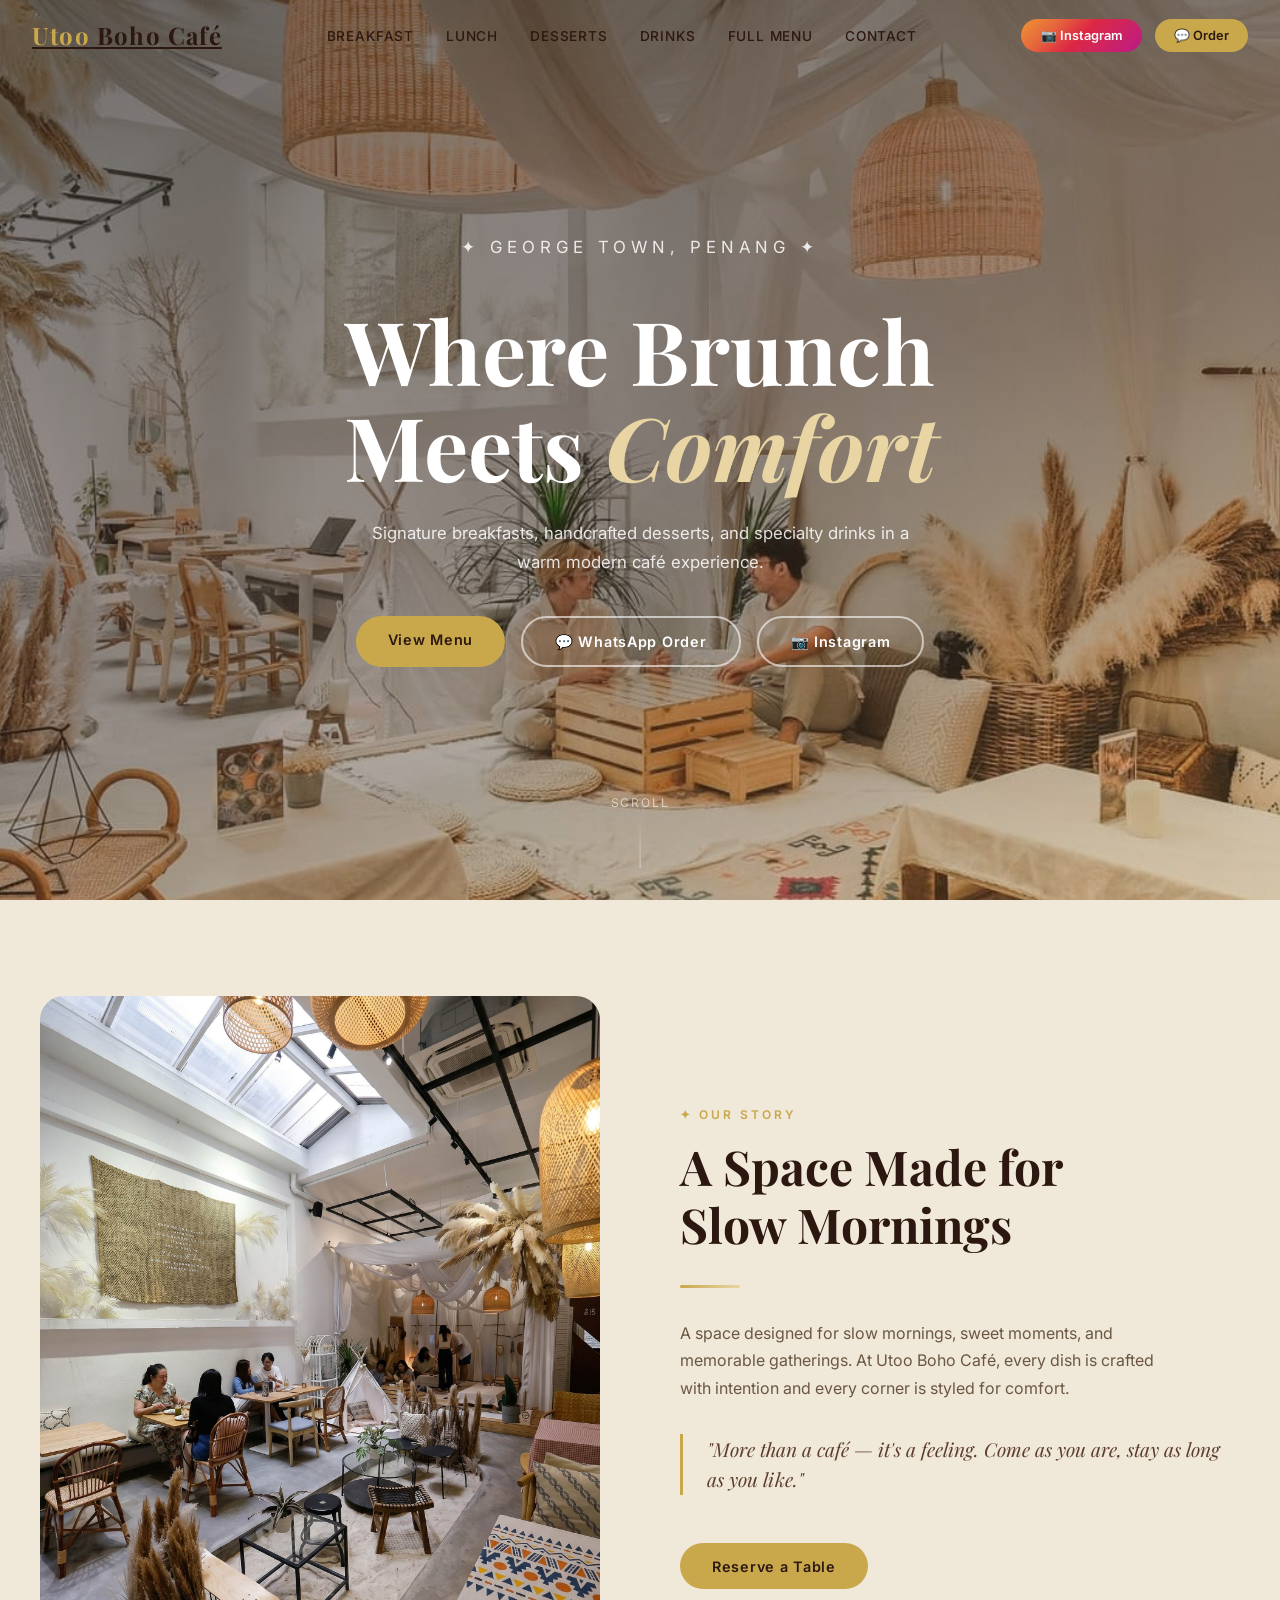
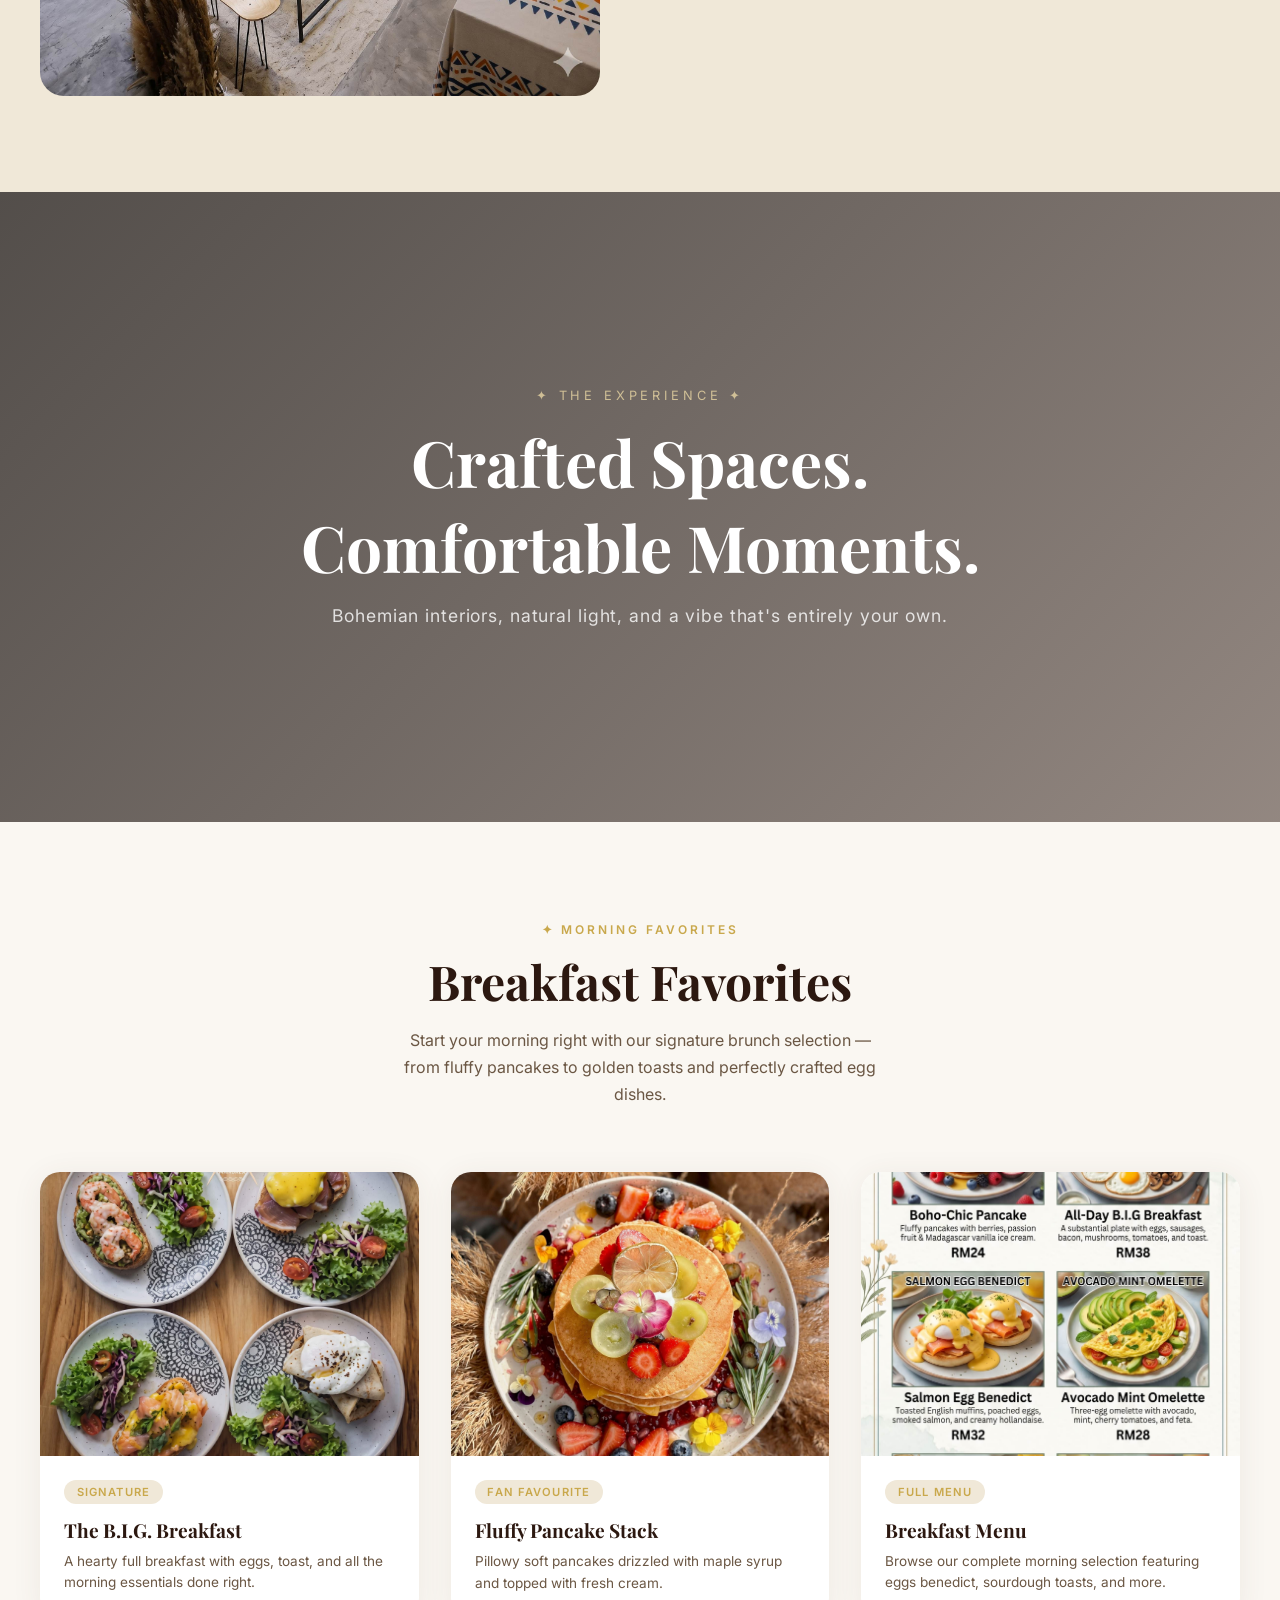
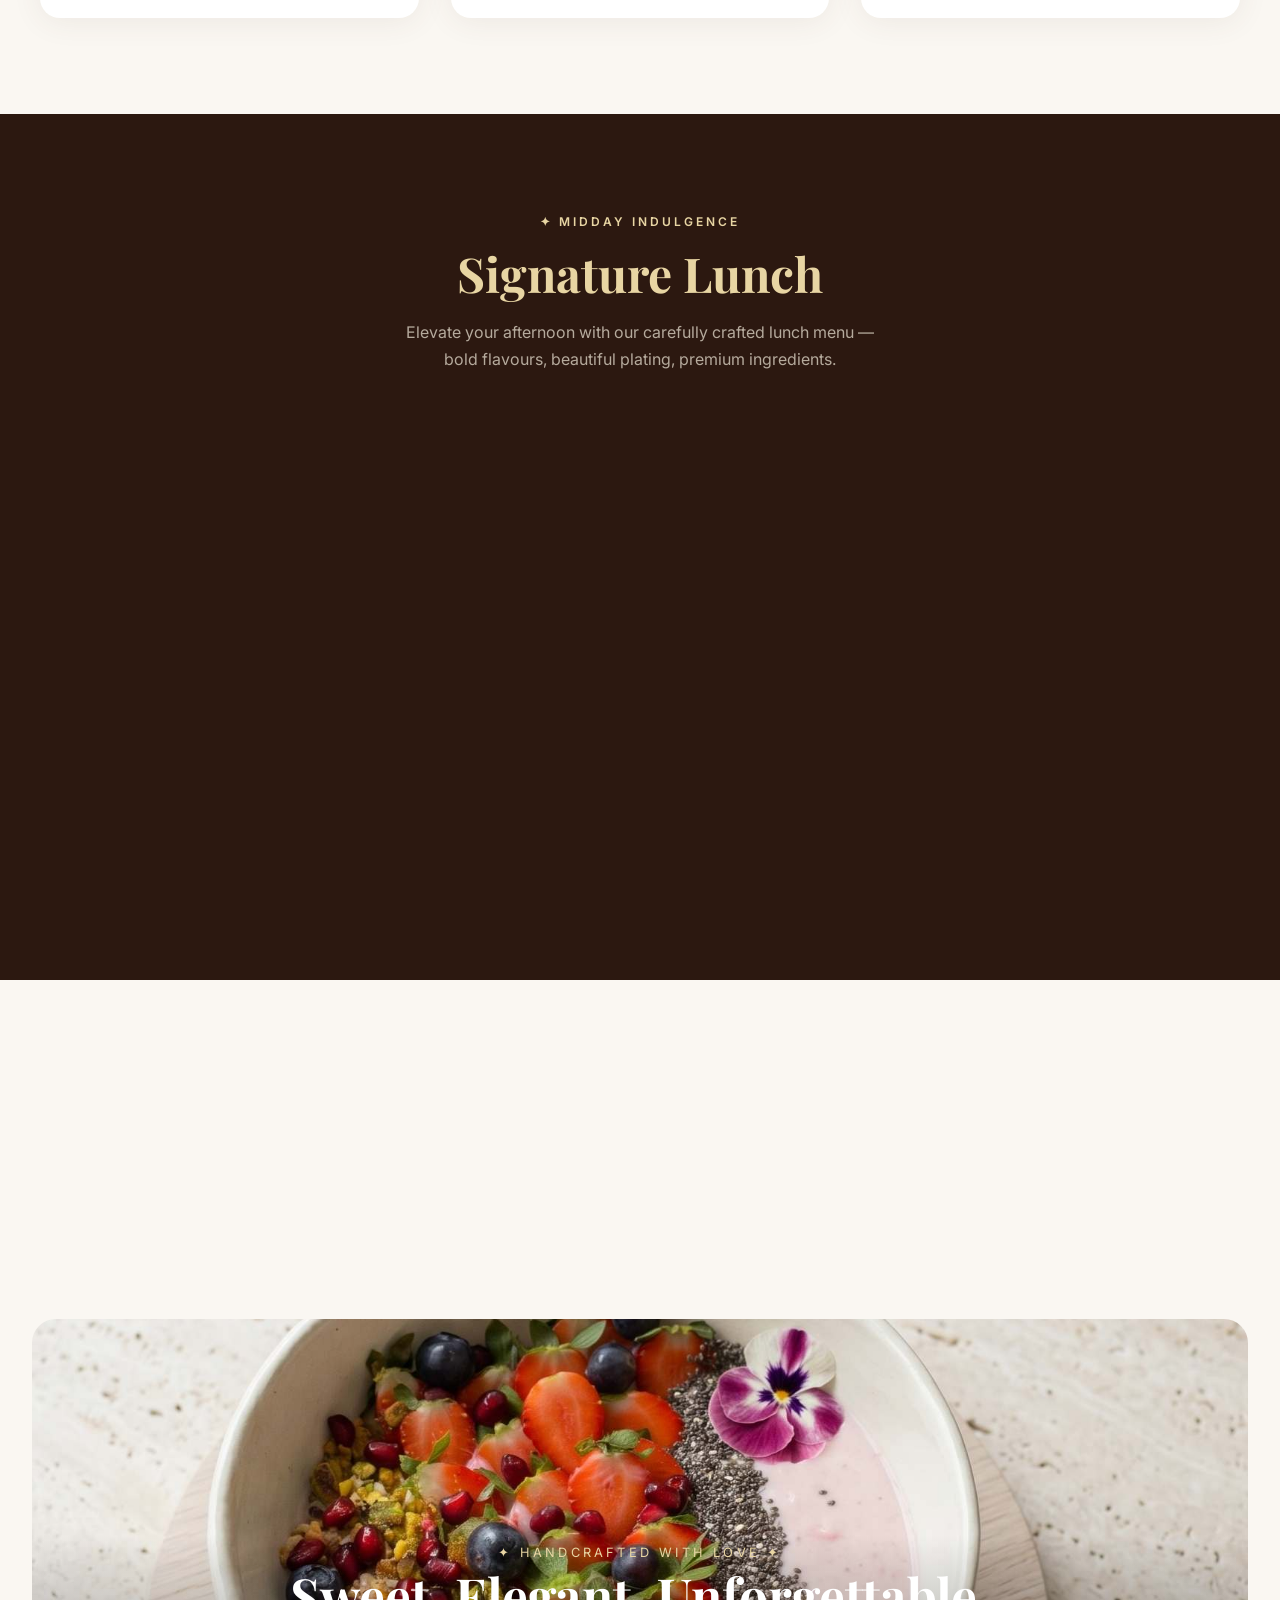
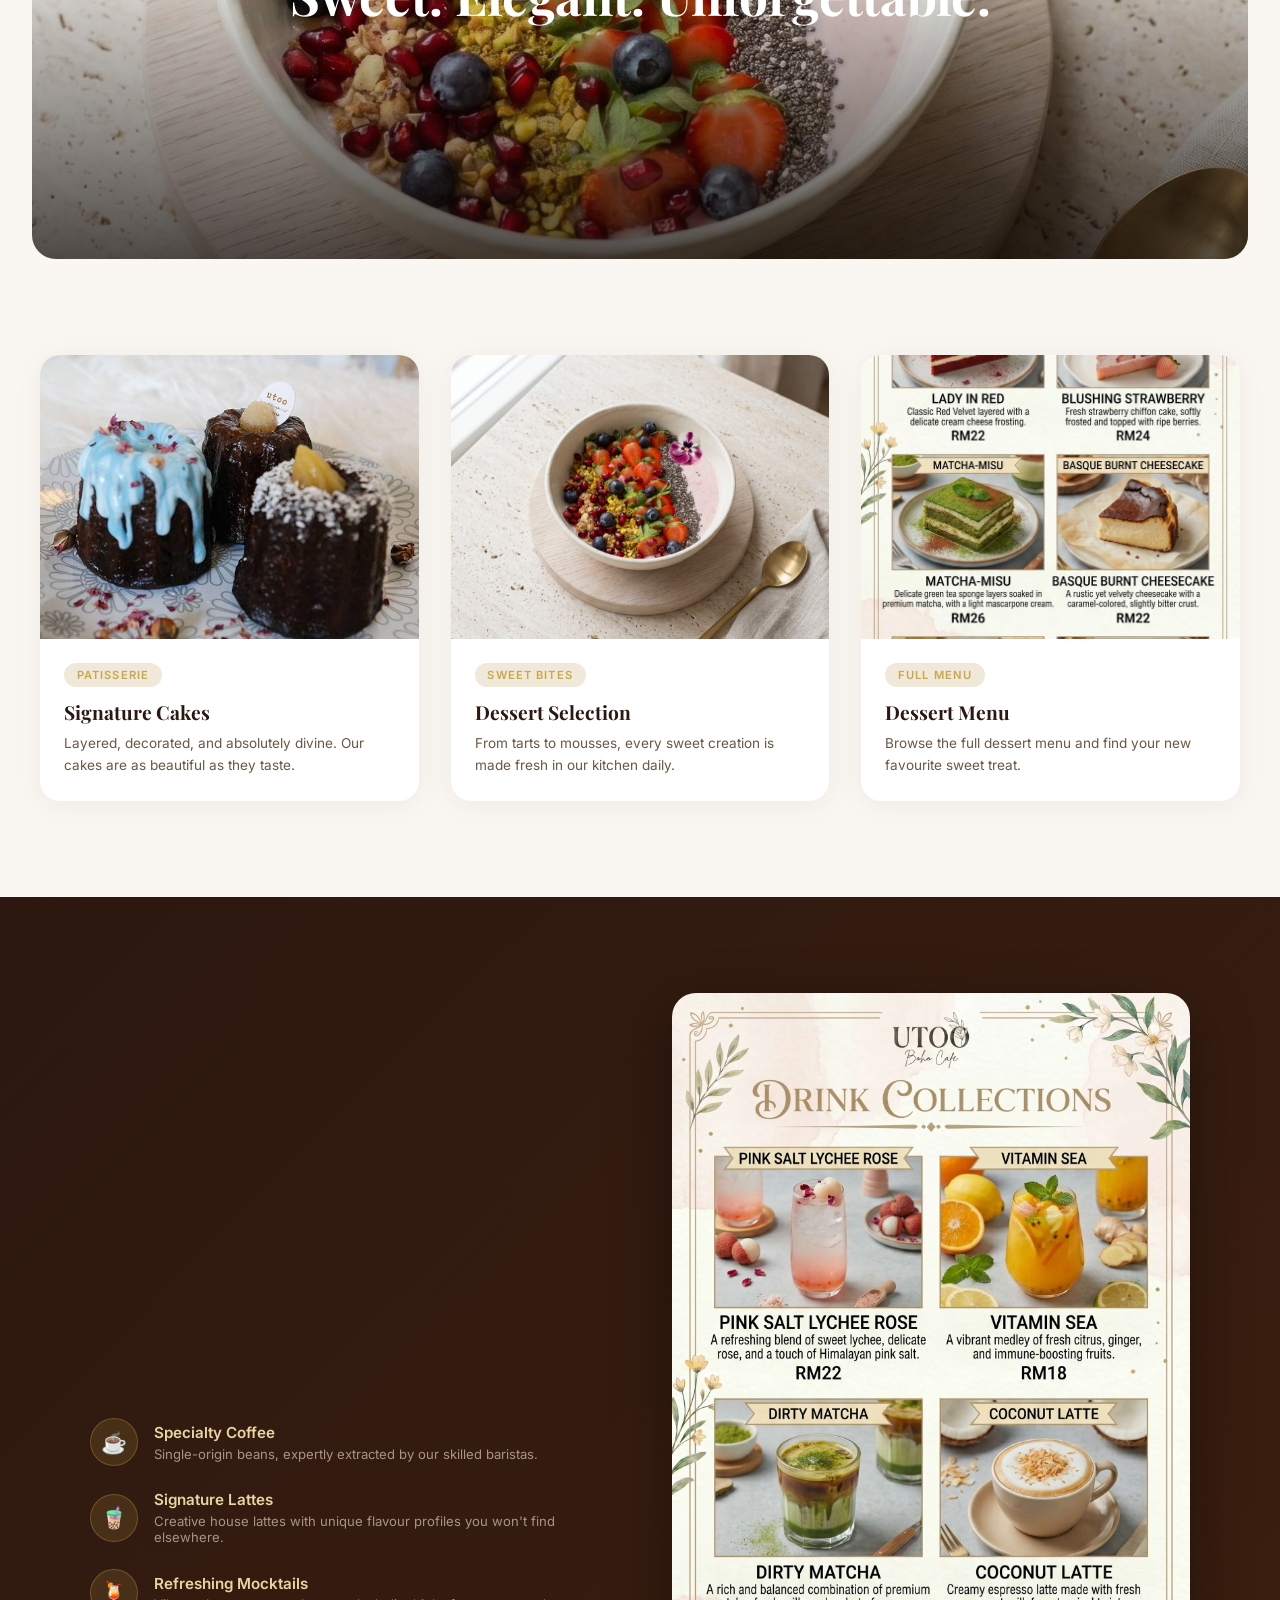
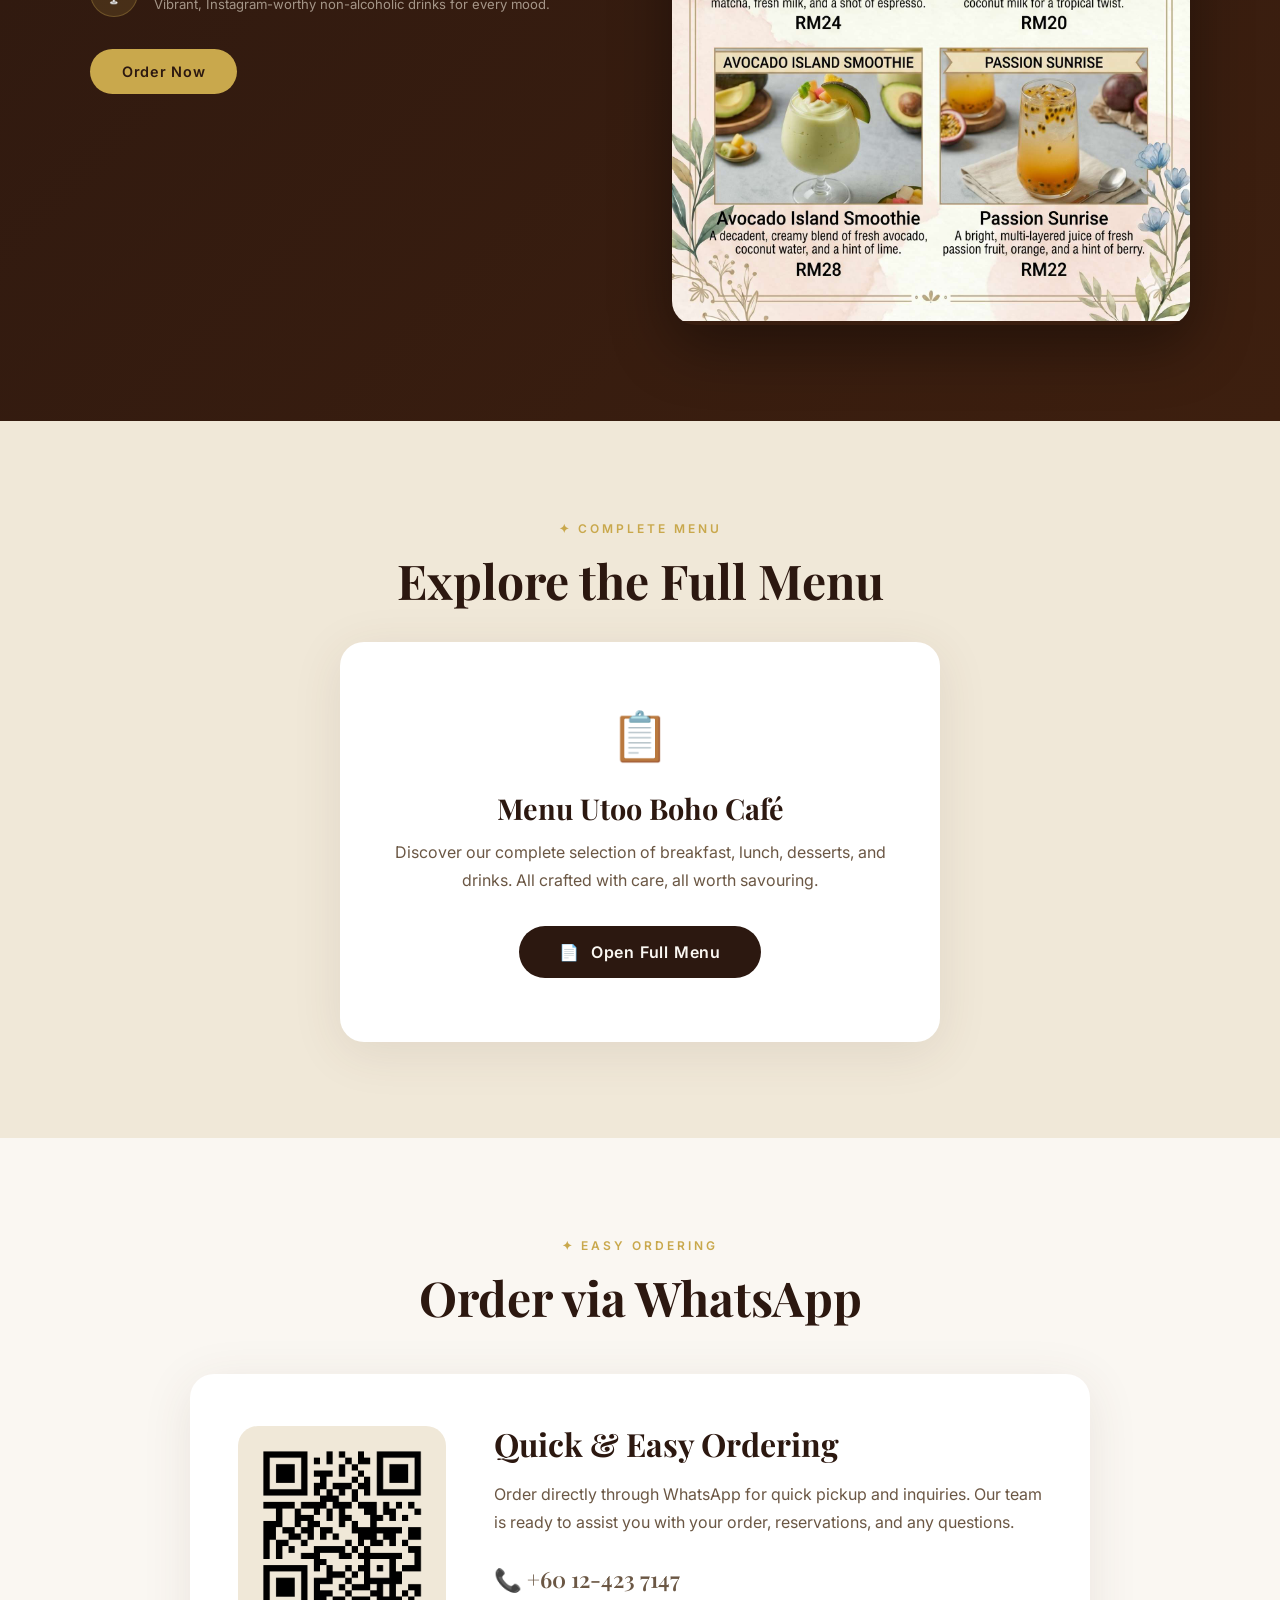
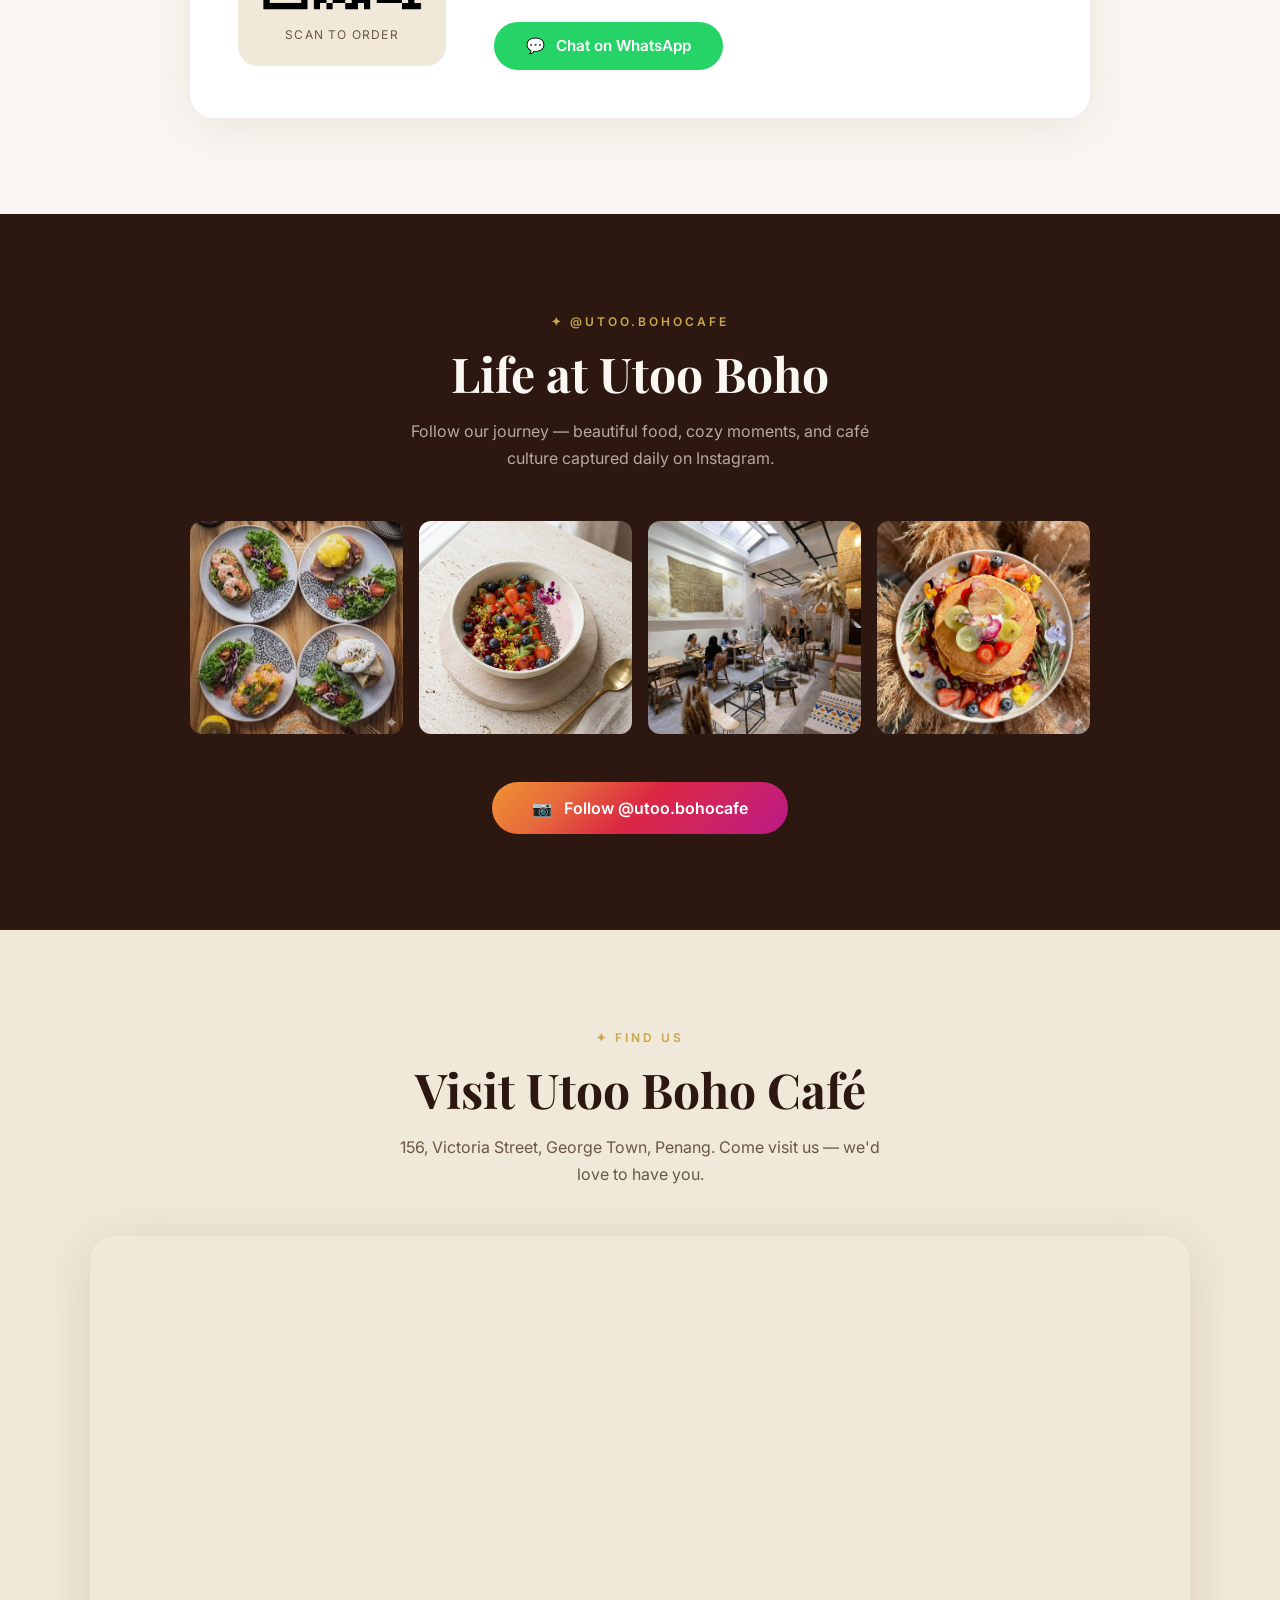
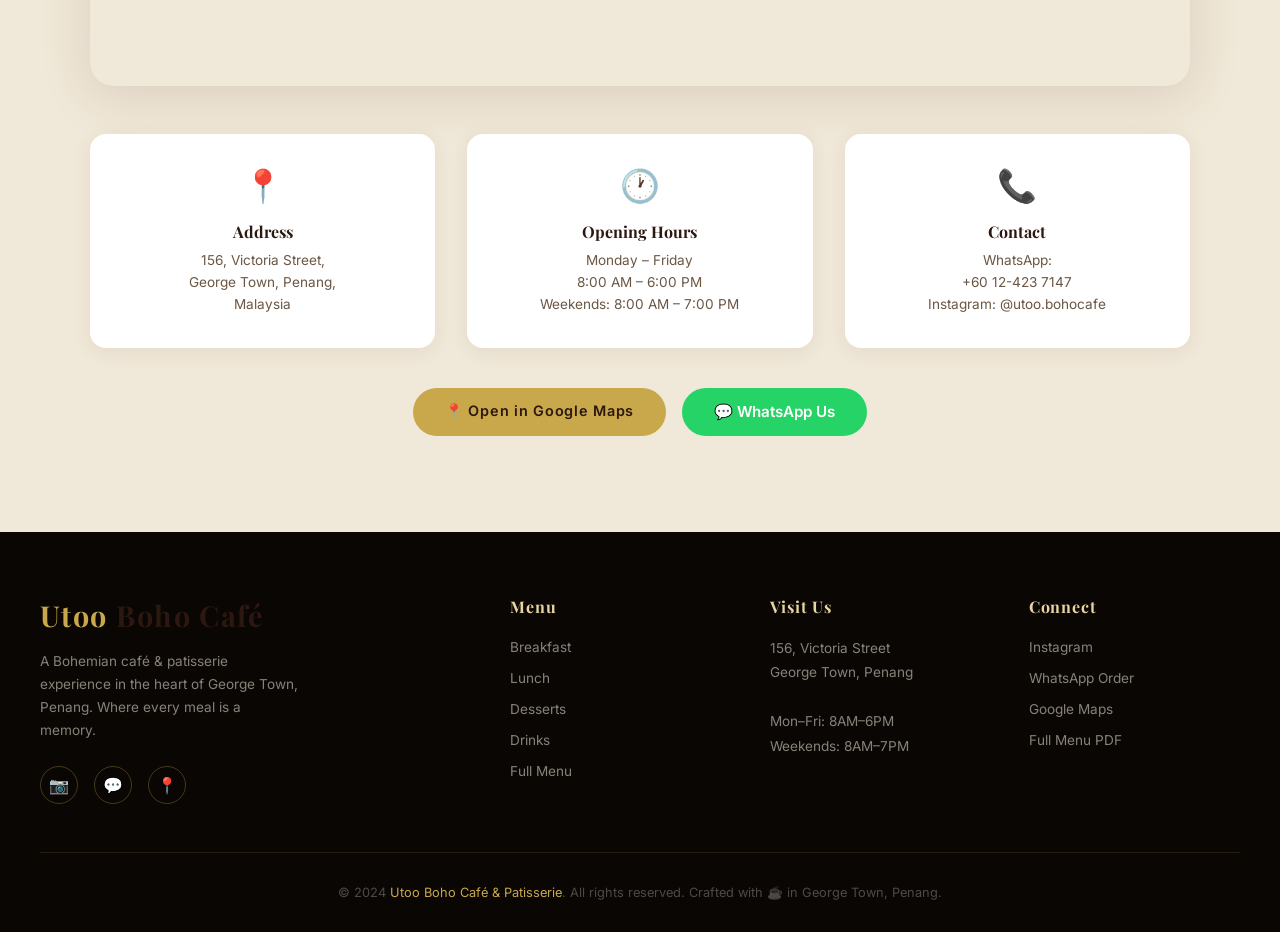
==== index.html @ 66e69ba5 "Add files via upload" ====
<!DOCTYPE html>
<html lang="en">
<head>
<meta charset="UTF-8"/>
<meta name="viewport" content="width=device-width,initial-scale=1.0"/>
<title>Utoo Boho Café & Patisserie | George Town, Penang</title>
<meta name="description" content="Utoo Boho Café – Signature breakfasts, handcrafted desserts, and specialty drinks in a warm modern café experience in George Town, Penang."/>
<link rel="stylesheet" href="style.css"/>
<link rel="preconnect" href="https://fonts.googleapis.com"/>
<link rel="preconnect" href="https://fonts.gstatic.com" crossorigin/>
</head>
<body>

<!-- NAVBAR -->
<nav id="navbar">
  <a class="nav-logo" href="#home"><span>Utoo</span> Boho Café</a>
  <ul class="nav-links">
    <li><a href="#breakfast">Breakfast</a></li>
    <li><a href="#lunch">Lunch</a></li>
    <li><a href="#desserts">Desserts</a></li>
    <li><a href="#drinks">Drinks</a></li>
    <li><a href="#full-menu">Full Menu</a></li>
    <li><a href="#contact">Contact</a></li>
  </ul>
  <div class="nav-actions">
    <a href="https://www.instagram.com/utoo.bohocafe" target="_blank" class="btn-ig">📷 Instagram</a>
    <a href="https://wa.me/60124237147" target="_blank" class="btn-wa">💬 Order</a>
  </div>
  <button class="hamburger" id="hamburger" aria-label="Menu">
    <span></span><span></span><span></span>
  </button>
</nav>

<!-- MOBILE MENU -->
<div class="mobile-menu" id="mobileMenu">
  <button class="mobile-close" id="mobileClose">✕</button>
  <a href="#breakfast" >Breakfast</a>
  <a href="#lunch">Lunch</a>
  <a href="#desserts">Desserts</a>
  <a href="#drinks">Drinks</a>
  <a href="#full-menu">Full Menu</a>
  <a href="#contact">Contact</a>
  <a href="https://www.instagram.com/utoo.bohocafe" target="_blank" style="color:var(--gold)">📷 Instagram</a>
  <a href="https://wa.me/60124237147" target="_blank" style="color:var(--gold)">💬 WhatsApp</a>
</div>

<!-- HERO -->
<section class="hero" id="home">
  <div class="hero-bg" style="background-image:url('assets/hero-main.jpg')"></div>
  <div class="hero-overlay"></div>
  <div class="hero-content">
    <p class="hero-eyebrow">✦ George Town, Penang ✦</p>
    <h1>Where Brunch<br/>Meets <em>Comfort</em></h1>
    <p>Signature breakfasts, handcrafted desserts, and specialty drinks in a warm modern café experience.</p>
    <div class="hero-btns">
      <a href="#full-menu" class="btn-primary">View Menu</a>
      <a href="https://wa.me/60124237147" target="_blank" class="btn-outline">💬 WhatsApp Order</a>
      <a href="https://www.instagram.com/utoo.bohocafe" target="_blank" class="btn-outline">📷 Instagram</a>
    </div>
  </div>
  <div class="scroll-indicator">
    <span>SCROLL</span>
    <div class="scroll-line"></div>
  </div>
</section>

<!-- LIFESTYLE -->
<section class="lifestyle" id="about">
  <div class="split-layout">
    <div class="split-img reveal" data-delay="1">
      <img src="assets/lifestyle.jpg" alt="Utoo Boho Café lifestyle" loading="lazy"/>
    </div>
    <div class="split-text reveal" data-delay="2">
      <span class="section-tag">✦ Our Story</span>
      <h2 class="section-title">A Space Made for<br/>Slow Mornings</h2>
      <div class="decorative-line"></div>
      <p class="section-sub">A space designed for slow mornings, sweet moments, and memorable gatherings. At Utoo Boho Café, every dish is crafted with intention and every corner is styled for comfort.</p>
      <blockquote class="quote-text">"More than a café — it's a feeling. Come as you are, stay as long as you like."</blockquote>
      <a href="https://wa.me/60124237147" target="_blank" class="btn-primary" style="margin-top:1rem;display:inline-block;">Reserve a Table</a>
    </div>
  </div>
</section>

<!-- INTERIOR -->
<section class="interior" id="interior">
  <div class="interior-bg" style="background-image:url('assets/interior-wide.jpg')"></div>
  <div class="interior-overlay"></div>
  <div class="interior-content reveal">
    <p style="font-size:0.8rem;letter-spacing:0.3em;text-transform:uppercase;color:var(--gold-light);margin-bottom:1rem;">✦ The Experience ✦</p>
    <h2>Crafted Spaces.<br/>Comfortable Moments.</h2>
    <p>Bohemian interiors, natural light, and a vibe that's entirely your own.</p>
  </div>
</section>

<!-- BREAKFAST -->
<section id="breakfast" style="background:var(--cream);">
  <div class="menu-section">
    <div class="menu-header reveal">
      <span class="section-tag">✦ Morning Favorites</span>
      <h2 class="section-title">Breakfast Favorites</h2>
      <p class="section-sub">Start your morning right with our signature brunch selection — from fluffy pancakes to golden toasts and perfectly crafted egg dishes.</p>
    </div>
    <div class="cards-grid">
      <div class="food-card reveal" data-delay="1">
        <div class="food-card-img"><img src="assets/breakfast.jpg" alt="Breakfast spread" loading="lazy"/></div>
        <div class="food-card-body">
          <span class="card-tag">Signature</span>
          <h3>The B.I.G. Breakfast</h3>
          <p>A hearty full breakfast with eggs, toast, and all the morning essentials done right.</p>
        </div>
      </div>
      <div class="food-card reveal" data-delay="2">
        <div class="food-card-img"><img src="assets/pancake.jpg" alt="Pancake stack" loading="lazy"/></div>
        <div class="food-card-body">
          <span class="card-tag">Fan Favourite</span>
          <h3>Fluffy Pancake Stack</h3>
          <p>Pillowy soft pancakes drizzled with maple syrup and topped with fresh cream.</p>
        </div>
      </div>
      <div class="food-card reveal" data-delay="3">
        <div class="food-card-img"><img src="assets/Breakfast-menu.jpg" alt="Breakfast menu" loading="lazy"/></div>
        <div class="food-card-body">
          <span class="card-tag">Full Menu</span>
          <h3>Breakfast Menu</h3>
          <p>Browse our complete morning selection featuring eggs benedict, sourdough toasts, and more.</p>
        </div>
      </div>
    </div>
  </div>
</section>

<!-- LUNCH -->
<section id="lunch" class="lunch-section">
  <div class="menu-section">
    <div class="menu-header reveal">
      <span class="section-tag">✦ Midday Indulgence</span>
      <h2 class="section-title">Signature Lunch</h2>
      <p class="section-sub">Elevate your afternoon with our carefully crafted lunch menu — bold flavours, beautiful plating, premium ingredients.</p>
    </div>
    <div class="cards-grid">
      <div class="food-card reveal" data-delay="1">
        <div class="food-card-img"><img src="assets/lunch signatture.jpg" alt="Signature lunch" loading="lazy"/></div>
        <div class="food-card-body">
          <span class="card-tag">Chef's Pick</span>
          <h3>Signature Plates</h3>
          <p>Chef-curated lunch dishes crafted with locally sourced ingredients and global inspiration.</p>
        </div>
      </div>
      <div class="food-card reveal" data-delay="2">
        <div class="food-card-img"><img src="assets/lunch 3.jpg" alt="Lunch selection" loading="lazy"/></div>
        <div class="food-card-body">
          <span class="card-tag">Daily Special</span>
          <h3>Daily Selections</h3>
          <p>Fresh daily specials that rotate with seasonal ingredients and chef's creativity.</p>
        </div>
      </div>
      <div class="food-card reveal" data-delay="3">
        <div class="food-card-img"><img src="assets/Lunch-menu.jpg" alt="Lunch menu" loading="lazy"/></div>
        <div class="food-card-body">
          <span class="card-tag">Full Menu</span>
          <h3>Lunch Menu</h3>
          <p>Explore our complete afternoon offerings — from light bites to satisfying mains.</p>
        </div>
      </div>
    </div>
  </div>
</section>

<!-- DESSERTS -->
<section id="desserts" style="background:var(--cream);padding-bottom:2rem;">
  <div class="menu-header reveal" style="text-align:center;margin-bottom:3rem;padding:0 2rem;">
    <span class="section-tag">✦ Sweet Indulgence</span>
    <h2 class="section-title">Desserts & Sweet Moments</h2>
    <p class="section-sub" style="margin:0 auto;">Life is sweeter here. Our French-inspired patisserie brings you handcrafted cakes, pastries, and desserts worth every bite.</p>
  </div>
</section>
<div class="dessert-hero reveal">
  <img src="assets/dessert-hero.jpg" alt="Dessert hero" loading="lazy"/>
  <div class="dessert-hero-overlay"></div>
  <div class="dessert-hero-text">
    <span style="font-size:0.8rem;letter-spacing:0.25em;text-transform:uppercase;color:var(--gold-light);">✦ Handcrafted with Love ✦</span>
    <h2>Sweet. Elegant. Unforgettable.</h2>
  </div>
</div>
<section style="background:var(--cream);padding-top:2rem;">
  <div class="menu-section">
    <div class="cards-grid">
      <div class="food-card reveal" data-delay="1">
        <div class="food-card-img"><img src="assets/cake.jpg" alt="Signature cake" loading="lazy"/></div>
        <div class="food-card-body">
          <span class="card-tag">Patisserie</span>
          <h3>Signature Cakes</h3>
          <p>Layered, decorated, and absolutely divine. Our cakes are as beautiful as they taste.</p>
        </div>
      </div>
      <div class="food-card reveal" data-delay="2">
        <div class="food-card-img"><img src="assets/dessert.jpg" alt="Dessert selection" loading="lazy"/></div>
        <div class="food-card-body">
          <span class="card-tag">Sweet Bites</span>
          <h3>Dessert Selection</h3>
          <p>From tarts to mousses, every sweet creation is made fresh in our kitchen daily.</p>
        </div>
      </div>
      <div class="food-card reveal" data-delay="3">
        <div class="food-card-img"><img src="assets/dessert-menu.jpg" alt="Dessert menu" loading="lazy"/></div>
        <div class="food-card-body">
          <span class="card-tag">Full Menu</span>
          <h3>Dessert Menu</h3>
          <p>Browse the full dessert menu and find your new favourite sweet treat.</p>
        </div>
      </div>
    </div>
  </div>
</section>

<!-- DRINKS -->
<section id="drinks" class="drinks-section">
  <div class="drink-showcase">
    <div>
      <div class="reveal">
        <span class="section-tag">✦ Beverages</span>
        <h2 class="section-title">Signature Drinks</h2>
        <p class="section-sub">From specialty coffees to creative mocktails — every sip is crafted to complement your café experience.</p>
      </div>
      <div class="drink-features reveal" data-delay="2">
        <div class="drink-feature">
          <div class="drink-icon">☕</div>
          <div class="drink-feature-text">
            <h4>Specialty Coffee</h4>
            <p>Single-origin beans, expertly extracted by our skilled baristas.</p>
          </div>
        </div>
        <div class="drink-feature">
          <div class="drink-icon">🧋</div>
          <div class="drink-feature-text">
            <h4>Signature Lattes</h4>
            <p>Creative house lattes with unique flavour profiles you won't find elsewhere.</p>
          </div>
        </div>
        <div class="drink-feature">
          <div class="drink-icon">🍹</div>
          <div class="drink-feature-text">
            <h4>Refreshing Mocktails</h4>
            <p>Vibrant, Instagram-worthy non-alcoholic drinks for every mood.</p>
          </div>
        </div>
      </div>
      <a href="https://wa.me/60124237147" target="_blank" class="btn-primary" style="margin-top:2rem;display:inline-block;">Order Now</a>
    </div>
    <div class="drink-img reveal" data-delay="1">
      <img src="assets/drink-menu.jpg" alt="Signature drinks menu" loading="lazy"/>
    </div>
  </div>
</section>

<!-- FULL MENU -->
<section id="full-menu" class="full-menu-section">
  <div class="reveal">
    <span class="section-tag">✦ Complete Menu</span>
    <h2 class="section-title" style="margin-bottom:2rem;">Explore the Full Menu</h2>
  </div>
  <div class="menu-cta-card reveal" data-delay="1">
    <div class="menu-icon">📋</div>
    <h3 style="font-family:'Playfair Display',serif;font-size:1.8rem;color:var(--espresso);margin-bottom:0.8rem;">Menu Utoo Boho Café</h3>
    <p style="color:var(--text-soft);line-height:1.7;">Discover our complete selection of breakfast, lunch, desserts, and drinks. All crafted with care, all worth savouring.</p>
    <a href="https://drive.google.com/file/d/1FWgcLbtzYlQyaDVi7L0eJkvdcGQppLCV/view?usp=drivesdk" target="_blank" class="btn-menu">
      <span>📄</span> Open Full Menu
    </a>
  </div>
</section>

<!-- WHATSAPP ORDER -->
<section class="wa-section" id="order">
  <div class="menu-header reveal" style="text-align:center;margin-bottom:3rem;">
    <span class="section-tag">✦ Easy Ordering</span>
    <h2 class="section-title">Order via WhatsApp</h2>
  </div>
  <div class="wa-card reveal" data-delay="1">
    <div class="qr-container">
      <img src="assets/qr-wapp.png" alt="WhatsApp QR Code"/>
      <p class="qr-label">Scan to Order</p>
    </div>
    <div class="wa-content">
      <h2>Quick & Easy Ordering</h2>
      <p>Order directly through WhatsApp for quick pickup and inquiries. Our team is ready to assist you with your order, reservations, and any questions.</p>
      <p class="wa-number">📞 +60 12-423 7147</p>
      <a href="https://wa.me/60124237147" target="_blank" class="btn-whatsapp">
        <span>💬</span> Chat on WhatsApp
      </a>
    </div>
  </div>
</section>

<!-- INSTAGRAM -->
<section class="ig-section" id="instagram">
  <div class="reveal">
    <span class="section-tag">✦ @utoo.bohocafe</span>
    <h2 class="section-title">Life at Utoo Boho</h2>
    <p class="section-sub">Follow our journey — beautiful food, cozy moments, and café culture captured daily on Instagram.</p>
  </div>
  <div class="ig-grid reveal" data-delay="1">
    <div class="ig-item"><img src="assets/breakfast.jpg" alt="Breakfast"/><div class="ig-overlay">📷</div></div>
    <div class="ig-item"><img src="assets/dessert-hero.jpg" alt="Dessert"/><div class="ig-overlay">📷</div></div>
    <div class="ig-item"><img src="assets/lifestyle.jpg" alt="Lifestyle"/><div class="ig-overlay">📷</div></div>
    <div class="ig-item"><img src="assets/pancake.jpg" alt="Pancake"/><div class="ig-overlay">📷</div></div>
  </div>
  <a href="https://www.instagram.com/utoo.bohocafe" target="_blank" class="btn-ig-follow reveal" data-delay="2">
    <span>📷</span> Follow @utoo.bohocafe
  </a>
</section>

<!-- MAP -->
<section class="map-section" id="contact">
  <div class="map-container">
    <div class="map-header reveal">
      <span class="section-tag">✦ Find Us</span>
      <h2 class="section-title">Visit Utoo Boho Café</h2>
      <p class="section-sub" style="margin:0 auto;">156, Victoria Street, George Town, Penang. Come visit us — we'd love to have you.</p>
    </div>
    <div class="map-frame reveal" data-delay="1">
      <iframe src="https://maps.google.com/maps?q=Utoo+Boho+Cafe+Penang&output=embed" allowfullscreen loading="lazy" referrerpolicy="no-referrer-when-downgrade" title="Utoo Boho Café Location"></iframe>
    </div>
    <div class="map-info reveal" data-delay="2">
      <div class="map-info-card">
        <div class="map-info-icon">📍</div>
        <h4>Address</h4>
        <p>156, Victoria Street,<br/>George Town, Penang,<br/>Malaysia</p>
      </div>
      <div class="map-info-card">
        <div class="map-info-icon">🕐</div>
        <h4>Opening Hours</h4>
        <p>Monday – Friday<br/>8:00 AM – 6:00 PM<br/>Weekends: 8:00 AM – 7:00 PM</p>
      </div>
      <div class="map-info-card">
        <div class="map-info-icon">📞</div>
        <h4>Contact</h4>
        <p>WhatsApp:<br/>+60 12-423 7147<br/>Instagram: @utoo.bohocafe</p>
      </div>
    </div>
    <div class="map-btns reveal" data-delay="3">
      <a href="https://maps.app.goo.gl/1SPhJF1d7fXEFmdAA" target="_blank" class="btn-primary">📍 Open in Google Maps</a>
      <a href="https://wa.me/60124237147" target="_blank" class="btn-whatsapp">💬 WhatsApp Us</a>
    </div>
  </div>
</section>

<!-- FOOTER -->
<footer>
  <div class="footer-grid">
    <div class="footer-brand">
      <span class="nav-logo"><span>Utoo</span> Boho Café</span>
      <p>A Bohemian café & patisserie experience in the heart of George Town, Penang. Where every meal is a memory.</p>
      <div class="footer-social">
        <a href="https://www.instagram.com/utoo.bohocafe" target="_blank" class="social-icon" aria-label="Instagram">📷</a>
        <a href="https://wa.me/60124237147" target="_blank" class="social-icon" aria-label="WhatsApp">💬</a>
        <a href="https://maps.app.goo.gl/1SPhJF1d7fXEFmdAA" target="_blank" class="social-icon" aria-label="Maps">📍</a>
      </div>
    </div>
    <div class="footer-col">
      <h4>Menu</h4>
      <ul>
        <li><a href="#breakfast">Breakfast</a></li>
        <li><a href="#lunch">Lunch</a></li>
        <li><a href="#desserts">Desserts</a></li>
        <li><a href="#drinks">Drinks</a></li>
        <li><a href="#full-menu">Full Menu</a></li>
      </ul>
    </div>
    <div class="footer-col">
      <h4>Visit Us</h4>
      <p>156, Victoria Street<br/>George Town, Penang<br/><br/>Mon–Fri: 8AM–6PM<br/>Weekends: 8AM–7PM</p>
    </div>
    <div class="footer-col">
      <h4>Connect</h4>
      <ul>
        <li><a href="https://www.instagram.com/utoo.bohocafe" target="_blank">Instagram</a></li>
        <li><a href="https://wa.me/60124237147" target="_blank">WhatsApp Order</a></li>
        <li><a href="https://maps.app.goo.gl/1SPhJF1d7fXEFmdAA" target="_blank">Google Maps</a></li>
        <li><a href="https://drive.google.com/file/d/1FWgcLbtzYlQyaDVi7L0eJkvdcGQppLCV/view?usp=drivesdk" target="_blank">Full Menu PDF</a></li>
      </ul>
    </div>
  </div>
  <div class="footer-bottom">
    <p>© 2024 <span>Utoo Boho Café & Patisserie</span>. All rights reserved. Crafted with ☕ in George Town, Penang.</p>
  </div>
</footer>

<script src="script.js"></script>
</body>
</html>
---- style.css ----
@import url('https://fonts.googleapis.com/css2?family=Playfair+Display:ital,wght@0,400;0,600;0,700;1,400&family=Inter:wght@300;400;500;600&display=swap');

*{margin:0;padding:0;box-sizing:border-box;}
:root{
  --cream:#FAF7F2;--beige:#F0E8D8;--brown:#5C3D2E;--espresso:#2C1810;
  --gold:#C9A84C;--gold-light:#E8D5A3;--text:#1A1208;--text-soft:#6B5744;
  --white:#FFFFFF;--black:#0A0604;
}
html{scroll-behavior:smooth;}
body{font-family:'Inter',sans-serif;background:var(--cream);color:var(--text);overflow-x:hidden;}

/* NAVBAR */
nav{position:fixed;top:0;width:100%;z-index:1000;padding:1.2rem 2rem;display:flex;align-items:center;justify-content:space-between;transition:all 0.4s ease;}
nav.scrolled{background:rgba(250,247,242,0.92);backdrop-filter:blur(16px);-webkit-backdrop-filter:blur(16px);box-shadow:0 2px 30px rgba(92,61,46,0.1);}
.nav-logo{font-family:'Playfair Display',serif;font-size:1.5rem;font-weight:700;color:var(--espresso);letter-spacing:0.05em;}
.nav-logo span{color:var(--gold);}
.nav-links{display:flex;gap:2rem;list-style:none;}
.nav-links a{text-decoration:none;color:var(--espresso);font-size:0.85rem;font-weight:500;letter-spacing:0.06em;text-transform:uppercase;transition:color 0.3s;}
.nav-links a:hover{color:var(--gold);}
.nav-actions{display:flex;gap:0.8rem;align-items:center;}
.btn-ig{background:linear-gradient(135deg,#f09433,#e6683c,#dc2743,#cc2366,#bc1888);color:#fff;border:none;padding:0.55rem 1.2rem;border-radius:50px;font-size:0.8rem;font-weight:600;cursor:pointer;text-decoration:none;transition:transform 0.3s,box-shadow 0.3s;}
.btn-ig:hover{transform:translateY(-2px);box-shadow:0 8px 25px rgba(220,39,67,0.4);}
.btn-wa{background:var(--gold);color:var(--espresso);border:none;padding:0.55rem 1.2rem;border-radius:50px;font-size:0.8rem;font-weight:600;cursor:pointer;text-decoration:none;transition:transform 0.3s,box-shadow 0.3s;}
.btn-wa:hover{transform:translateY(-2px);box-shadow:0 8px 25px rgba(201,168,76,0.5);}
.hamburger{display:none;flex-direction:column;gap:5px;cursor:pointer;background:none;border:none;}
.hamburger span{display:block;width:24px;height:2px;background:var(--espresso);transition:all 0.3s;}
.mobile-menu{display:none;position:fixed;top:0;left:0;width:100%;height:100vh;background:var(--cream);z-index:999;flex-direction:column;align-items:center;justify-content:center;gap:2rem;}
.mobile-menu.open{display:flex;}
.mobile-menu a{font-family:'Playfair Display',serif;font-size:1.8rem;color:var(--espresso);text-decoration:none;transition:color 0.3s;}
.mobile-menu a:hover{color:var(--gold);}
.mobile-close{position:absolute;top:1.5rem;right:2rem;font-size:2rem;cursor:pointer;background:none;border:none;color:var(--espresso);}

/* HERO */
.hero{position:relative;height:100vh;min-height:600px;overflow:hidden;display:flex;align-items:center;justify-content:center;}
.hero-bg{position:absolute;inset:0;background-size:cover;background-position:center;background-attachment:fixed;transform:scale(1.1);transition:transform 8s ease;}
.hero-overlay{position:absolute;inset:0;background:linear-gradient(160deg,rgba(12,6,3,0.55) 0%,rgba(44,24,16,0.45) 50%,rgba(201,168,76,0.15) 100%);}
.hero-content{position:relative;z-index:2;text-align:center;color:#fff;padding:2rem;max-width:800px;}
.hero-eyebrow{font-size:0.8rem;letter-spacing:0.3em;text-transform:uppercase;color:var(--gold-light);margin-bottom:1.5rem;opacity:0;animation:fadeUp 1s 0.3s forwards;}
.hero h1{font-family:'Playfair Display',serif;font-size:clamp(2.8rem,7vw,5.5rem);font-weight:700;line-height:1.1;margin-bottom:1.5rem;opacity:0;animation:fadeUp 1s 0.6s forwards;}
.hero h1 em{color:var(--gold-light);font-style:italic;}
.hero p{font-size:1.05rem;line-height:1.7;color:rgba(255,255,255,0.85);max-width:550px;margin:0 auto 2.5rem;opacity:0;animation:fadeUp 1s 0.9s forwards;}
.hero-btns{display:flex;gap:1rem;justify-content:center;flex-wrap:wrap;opacity:0;animation:fadeUp 1s 1.2s forwards;}
.btn-primary{background:var(--gold);color:var(--espresso);padding:0.9rem 2rem;border-radius:50px;font-weight:600;font-size:0.9rem;text-decoration:none;border:none;cursor:pointer;transition:all 0.3s;letter-spacing:0.05em;}
.btn-primary:hover{background:#d4af6a;transform:translateY(-3px);box-shadow:0 12px 30px rgba(201,168,76,0.5);}
.btn-outline{background:transparent;color:#fff;padding:0.9rem 2rem;border-radius:50px;font-weight:600;font-size:0.9rem;text-decoration:none;border:2px solid rgba(255,255,255,0.6);cursor:pointer;transition:all 0.3s;letter-spacing:0.05em;}
.btn-outline:hover{background:rgba(255,255,255,0.1);border-color:#fff;transform:translateY(-3px);}
.scroll-indicator{position:absolute;bottom:2rem;left:50%;transform:translateX(-50%);display:flex;flex-direction:column;align-items:center;gap:0.5rem;color:rgba(255,255,255,0.6);font-size:0.75rem;letter-spacing:0.15em;animation:bounce 2s infinite;}
.scroll-line{width:1px;height:50px;background:linear-gradient(to bottom,transparent,rgba(255,255,255,0.5));animation:grow 2s infinite;}

/* SECTION COMMONS */
section{padding:6rem 2rem;}
.section-tag{display:inline-block;font-size:0.75rem;letter-spacing:0.25em;text-transform:uppercase;color:var(--gold);font-weight:600;margin-bottom:1rem;}
.section-title{font-family:'Playfair Display',serif;font-size:clamp(2rem,4vw,3rem);color:var(--espresso);line-height:1.2;margin-bottom:1rem;}
.section-sub{color:var(--text-soft);font-size:1rem;line-height:1.7;max-width:500px;}
.reveal{opacity:0;transform:translateY(40px);transition:opacity 0.8s ease,transform 0.8s ease;}
.reveal.visible{opacity:1;transform:translateY(0);}

/* LIFESTYLE SPLIT */
.lifestyle{background:var(--beige);}
.split-layout{display:grid;grid-template-columns:1fr 1fr;gap:5rem;align-items:center;max-width:1200px;margin:0 auto;}
.split-img{border-radius:24px;overflow:hidden;aspect-ratio:4/5;}
.split-img img{width:100%;height:100%;object-fit:cover;transition:transform 0.8s ease;}
.split-img:hover img{transform:scale(1.05);}
.split-text{padding:2rem 0;}
.split-text .section-sub{margin-top:1.5rem;}
.decorative-line{width:60px;height:3px;background:linear-gradient(to right,var(--gold),var(--gold-light));border-radius:2px;margin:2rem 0;}
.quote-text{font-family:'Playfair Display',serif;font-size:1.2rem;font-style:italic;color:var(--brown);line-height:1.6;border-left:3px solid var(--gold);padding-left:1.5rem;margin:2rem 0;}

/* INTERIOR */
.interior{position:relative;height:70vh;overflow:hidden;display:flex;align-items:center;justify-content:center;}
.interior-bg{position:absolute;inset:0;background-size:cover;background-position:center;background-attachment:fixed;}
.interior-overlay{position:absolute;inset:0;background:linear-gradient(135deg,rgba(12,6,3,0.7),rgba(44,24,16,0.5));}
.interior-content{position:relative;z-index:2;text-align:center;color:#fff;}
.interior-content h2{font-family:'Playfair Display',serif;font-size:clamp(2rem,5vw,4rem);margin-bottom:1rem;}
.interior-content p{font-size:1.1rem;opacity:0.8;letter-spacing:0.05em;}

/* MENU SECTIONS */
.menu-section{max-width:1200px;margin:0 auto;}
.menu-header{text-align:center;margin-bottom:4rem;}
.menu-header .section-sub{margin:0 auto;}
.cards-grid{display:grid;grid-template-columns:repeat(3,1fr);gap:2rem;}
.food-card{border-radius:20px;overflow:hidden;background:var(--white);box-shadow:0 4px 30px rgba(92,61,46,0.08);transition:transform 0.4s ease,box-shadow 0.4s ease;cursor:pointer;}
.food-card:hover{transform:translateY(-8px);box-shadow:0 20px 50px rgba(92,61,46,0.18);}
.food-card-img{aspect-ratio:4/3;overflow:hidden;}
.food-card-img img{width:100%;height:100%;object-fit:cover;transition:transform 0.6s ease;}
.food-card:hover .food-card-img img{transform:scale(1.08);}
.food-card-body{padding:1.5rem;}
.food-card-body h3{font-family:'Playfair Display',serif;font-size:1.2rem;color:var(--espresso);margin-bottom:0.5rem;}
.food-card-body p{font-size:0.85rem;color:var(--text-soft);line-height:1.6;}
.card-tag{display:inline-block;background:var(--beige);color:var(--gold);font-size:0.7rem;font-weight:600;letter-spacing:0.1em;text-transform:uppercase;padding:0.3rem 0.8rem;border-radius:50px;margin-bottom:0.8rem;}

/* FEATURED CARD */
.featured-card{grid-column:span 2;display:grid;grid-template-columns:1.2fr 1fr;}
.featured-card .food-card-img{aspect-ratio:auto;}
.lunch-section{background:var(--espresso);}
.lunch-section .section-title,.lunch-section .section-tag{color:var(--gold-light);}
.lunch-section .section-sub{color:rgba(240,232,216,0.7);}
.lunch-section .food-card{background:rgba(255,255,255,0.06);backdrop-filter:blur(10px);border:1px solid rgba(201,168,76,0.2);}
.lunch-section .food-card-body h3{color:var(--gold-light);}
.lunch-section .food-card-body p{color:rgba(240,232,216,0.7);}
.lunch-section .card-tag{background:rgba(201,168,76,0.15);color:var(--gold-light);}

/* DESSERT */
.dessert-hero{position:relative;height:60vh;overflow:hidden;display:flex;align-items:center;justify-content:center;border-radius:24px;margin:0 2rem 4rem;}
.dessert-hero img{position:absolute;inset:0;width:100%;height:100%;object-fit:cover;transition:transform 8s ease;}
.dessert-hero:hover img{transform:scale(1.05);}
.dessert-hero-overlay{position:absolute;inset:0;background:linear-gradient(to top,rgba(12,6,3,0.7) 0%,transparent 60%);}
.dessert-hero-text{position:relative;z-index:2;text-align:center;color:#fff;}
.dessert-hero-text h2{font-family:'Playfair Display',serif;font-size:clamp(2rem,4vw,3.5rem);margin-bottom:0.5rem;}

/* DRINKS */
.drinks-section{background:linear-gradient(135deg,var(--espresso) 0%,#3d1f0f 100%);}
.drinks-section .section-title{color:var(--cream);}
.drinks-section .section-tag{color:var(--gold);}
.drinks-section .section-sub{color:rgba(240,232,216,0.7);}
.drink-showcase{display:grid;grid-template-columns:1fr 1fr;gap:4rem;align-items:center;max-width:1100px;margin:0 auto;}
.drink-img{border-radius:24px;overflow:hidden;box-shadow:0 20px 60px rgba(0,0,0,0.4);}
.drink-img img{width:100%;object-fit:cover;transition:transform 0.6s;}
.drink-img:hover img{transform:scale(1.05);}
.drink-features{display:flex;flex-direction:column;gap:1.5rem;margin-top:2rem;}
.drink-feature{display:flex;align-items:center;gap:1rem;}
.drink-icon{width:48px;height:48px;background:rgba(201,168,76,0.15);border:1px solid rgba(201,168,76,0.3);border-radius:50%;display:flex;align-items:center;justify-content:center;font-size:1.3rem;flex-shrink:0;}
.drink-feature-text h4{color:var(--gold-light);font-size:0.95rem;font-weight:600;margin-bottom:0.2rem;}
.drink-feature-text p{color:rgba(240,232,216,0.6);font-size:0.82rem;}

/* FULL MENU CTA */
.full-menu-section{text-align:center;background:var(--beige);padding:6rem 2rem;}
.menu-cta-card{background:var(--white);border-radius:24px;padding:4rem 3rem;max-width:600px;margin:0 auto;box-shadow:0 10px 50px rgba(92,61,46,0.1);}
.menu-icon{font-size:3rem;margin-bottom:1.5rem;}
.btn-menu{display:inline-flex;align-items:center;gap:0.7rem;background:var(--espresso);color:var(--cream);padding:1rem 2.5rem;border-radius:50px;font-size:1rem;font-weight:600;text-decoration:none;transition:all 0.3s;margin-top:2rem;letter-spacing:0.05em;}
.btn-menu:hover{background:var(--brown);transform:translateY(-3px);box-shadow:0 12px 35px rgba(44,24,16,0.4);}

/* WHATSAPP */
.wa-section{background:var(--cream);padding:6rem 2rem;}
.wa-card{background:var(--white);border-radius:24px;padding:3rem;max-width:900px;margin:0 auto;display:grid;grid-template-columns:auto 1fr;gap:3rem;align-items:center;box-shadow:0 10px 50px rgba(92,61,46,0.1);}
.qr-container{background:var(--beige);border-radius:20px;padding:1.5rem;text-align:center;}
.qr-container img{width:160px;height:160px;object-fit:contain;}
.qr-label{font-size:0.75rem;color:var(--text-soft);margin-top:0.8rem;letter-spacing:0.1em;text-transform:uppercase;}
.wa-content h2{font-family:'Playfair Display',serif;font-size:2rem;color:var(--espresso);margin-bottom:1rem;}
.wa-content p{color:var(--text-soft);line-height:1.7;margin-bottom:1.5rem;}
.wa-number{font-family:'Playfair Display',serif;font-size:1.4rem;color:var(--gold);font-weight:600;margin-bottom:1.5rem;}
.btn-whatsapp{display:inline-flex;align-items:center;gap:0.7rem;background:#25D366;color:#fff;padding:0.9rem 2rem;border-radius:50px;font-weight:600;font-size:0.95rem;text-decoration:none;transition:all 0.3s;}
.btn-whatsapp:hover{background:#1db954;transform:translateY(-3px);box-shadow:0 10px 30px rgba(37,211,102,0.4);}

/* INSTAGRAM */
.ig-section{background:var(--espresso);padding:6rem 2rem;text-align:center;}
.ig-section .section-title{color:var(--cream);}
.ig-section .section-sub{color:rgba(240,232,216,0.7);margin:1rem auto 3rem;max-width:500px;}
.ig-grid{display:grid;grid-template-columns:repeat(4,1fr);gap:1rem;max-width:900px;margin:0 auto 3rem;}
.ig-item{aspect-ratio:1;border-radius:12px;overflow:hidden;position:relative;}
.ig-item img{width:100%;height:100%;object-fit:cover;transition:transform 0.4s,filter 0.4s;}
.ig-item:hover img{transform:scale(1.08);filter:brightness(0.7);}
.ig-overlay{position:absolute;inset:0;display:flex;align-items:center;justify-content:center;opacity:0;transition:opacity 0.4s;font-size:1.5rem;color:#fff;}
.ig-item:hover .ig-overlay{opacity:1;}
.btn-ig-follow{display:inline-flex;align-items:center;gap:0.7rem;background:linear-gradient(135deg,#f09433,#e6683c,#dc2743,#cc2366,#bc1888);color:#fff;padding:1rem 2.5rem;border-radius:50px;font-size:1rem;font-weight:600;text-decoration:none;transition:all 0.3s;}
.btn-ig-follow:hover{transform:translateY(-3px);box-shadow:0 12px 35px rgba(220,39,67,0.45);}

/* MAP */
.map-section{background:var(--beige);padding:6rem 2rem;}
.map-container{max-width:1100px;margin:0 auto;}
.map-header{text-align:center;margin-bottom:3rem;}
.map-frame{border-radius:24px;overflow:hidden;box-shadow:0 10px 50px rgba(92,61,46,0.15);}
.map-frame iframe{width:100%;height:450px;border:none;display:block;}
.map-info{display:grid;grid-template-columns:repeat(3,1fr);gap:2rem;margin-top:3rem;}
.map-info-card{background:var(--white);border-radius:16px;padding:2rem;text-align:center;box-shadow:0 4px 20px rgba(92,61,46,0.08);}
.map-info-icon{font-size:2rem;margin-bottom:1rem;}
.map-info-card h4{font-family:'Playfair Display',serif;font-size:1rem;color:var(--espresso);margin-bottom:0.5rem;}
.map-info-card p{font-size:0.85rem;color:var(--text-soft);line-height:1.6;}
.map-btns{display:flex;gap:1rem;justify-content:center;margin-top:2.5rem;flex-wrap:wrap;}

/* FOOTER */
footer{background:var(--black);color:var(--cream);padding:4rem 2rem 2rem;}
.footer-grid{display:grid;grid-template-columns:2fr 1fr 1fr 1fr;gap:3rem;max-width:1200px;margin:0 auto;padding-bottom:3rem;border-bottom:1px solid rgba(201,168,76,0.15);}
.footer-brand .nav-logo{font-size:1.8rem;display:block;margin-bottom:1rem;}
.footer-brand p{font-size:0.85rem;color:rgba(240,232,216,0.55);line-height:1.7;max-width:260px;}
.footer-social{display:flex;gap:1rem;margin-top:1.5rem;}
.social-icon{width:38px;height:38px;border-radius:50%;border:1px solid rgba(201,168,76,0.3);display:flex;align-items:center;justify-content:center;font-size:1rem;color:var(--gold);text-decoration:none;transition:all 0.3s;}
.social-icon:hover{background:var(--gold);color:var(--espresso);border-color:var(--gold);}
.footer-col h4{font-family:'Playfair Display',serif;font-size:1rem;color:var(--gold-light);margin-bottom:1.2rem;letter-spacing:0.05em;}
.footer-col ul{list-style:none;}
.footer-col ul li{margin-bottom:0.7rem;}
.footer-col ul li a{color:rgba(240,232,216,0.55);font-size:0.85rem;text-decoration:none;transition:color 0.3s;}
.footer-col ul li a:hover{color:var(--gold);}
.footer-col p{color:rgba(240,232,216,0.55);font-size:0.85rem;line-height:1.8;}
.footer-bottom{text-align:center;padding-top:2rem;max-width:1200px;margin:0 auto;}
.footer-bottom p{font-size:0.8rem;color:rgba(240,232,216,0.3);}
.footer-bottom span{color:var(--gold);}

/* ANIMATIONS */
@keyframes fadeUp{from{opacity:0;transform:translateY(30px);}to{opacity:1;transform:translateY(0);}}
@keyframes bounce{0%,100%{transform:translateX(-50%) translateY(0);}50%{transform:translateX(-50%) translateY(-8px);}}
@keyframes grow{0%,100%{opacity:0.3;transform:scaleY(0.5);}50%{opacity:1;transform:scaleY(1);}}

/* RESPONSIVE */
@media(max-width:1024px){
  .cards-grid{grid-template-columns:repeat(2,1fr);}
  .featured-card{grid-column:span 1;display:block;}
  .footer-grid{grid-template-columns:1fr 1fr;}
  .ig-grid{grid-template-columns:repeat(3,1fr);}
  .drink-showcase{grid-template-columns:1fr;}
}
@media(max-width:768px){
  nav{padding:1rem;}
  .nav-links,.nav-actions{display:none;}
  .hamburger{display:flex;}
  .split-layout{grid-template-columns:1fr;gap:2rem;}
  .cards-grid{grid-template-columns:1fr;}
  .wa-card{grid-template-columns:1fr;text-align:center;}
  .map-info{grid-template-columns:1fr;}
  .footer-grid{grid-template-columns:1fr;}
  .ig-grid{grid-template-columns:repeat(2,1fr);}
  section{padding:4rem 1.2rem;}
  .dessert-hero{margin:0 0 3rem;border-radius:16px;}
}
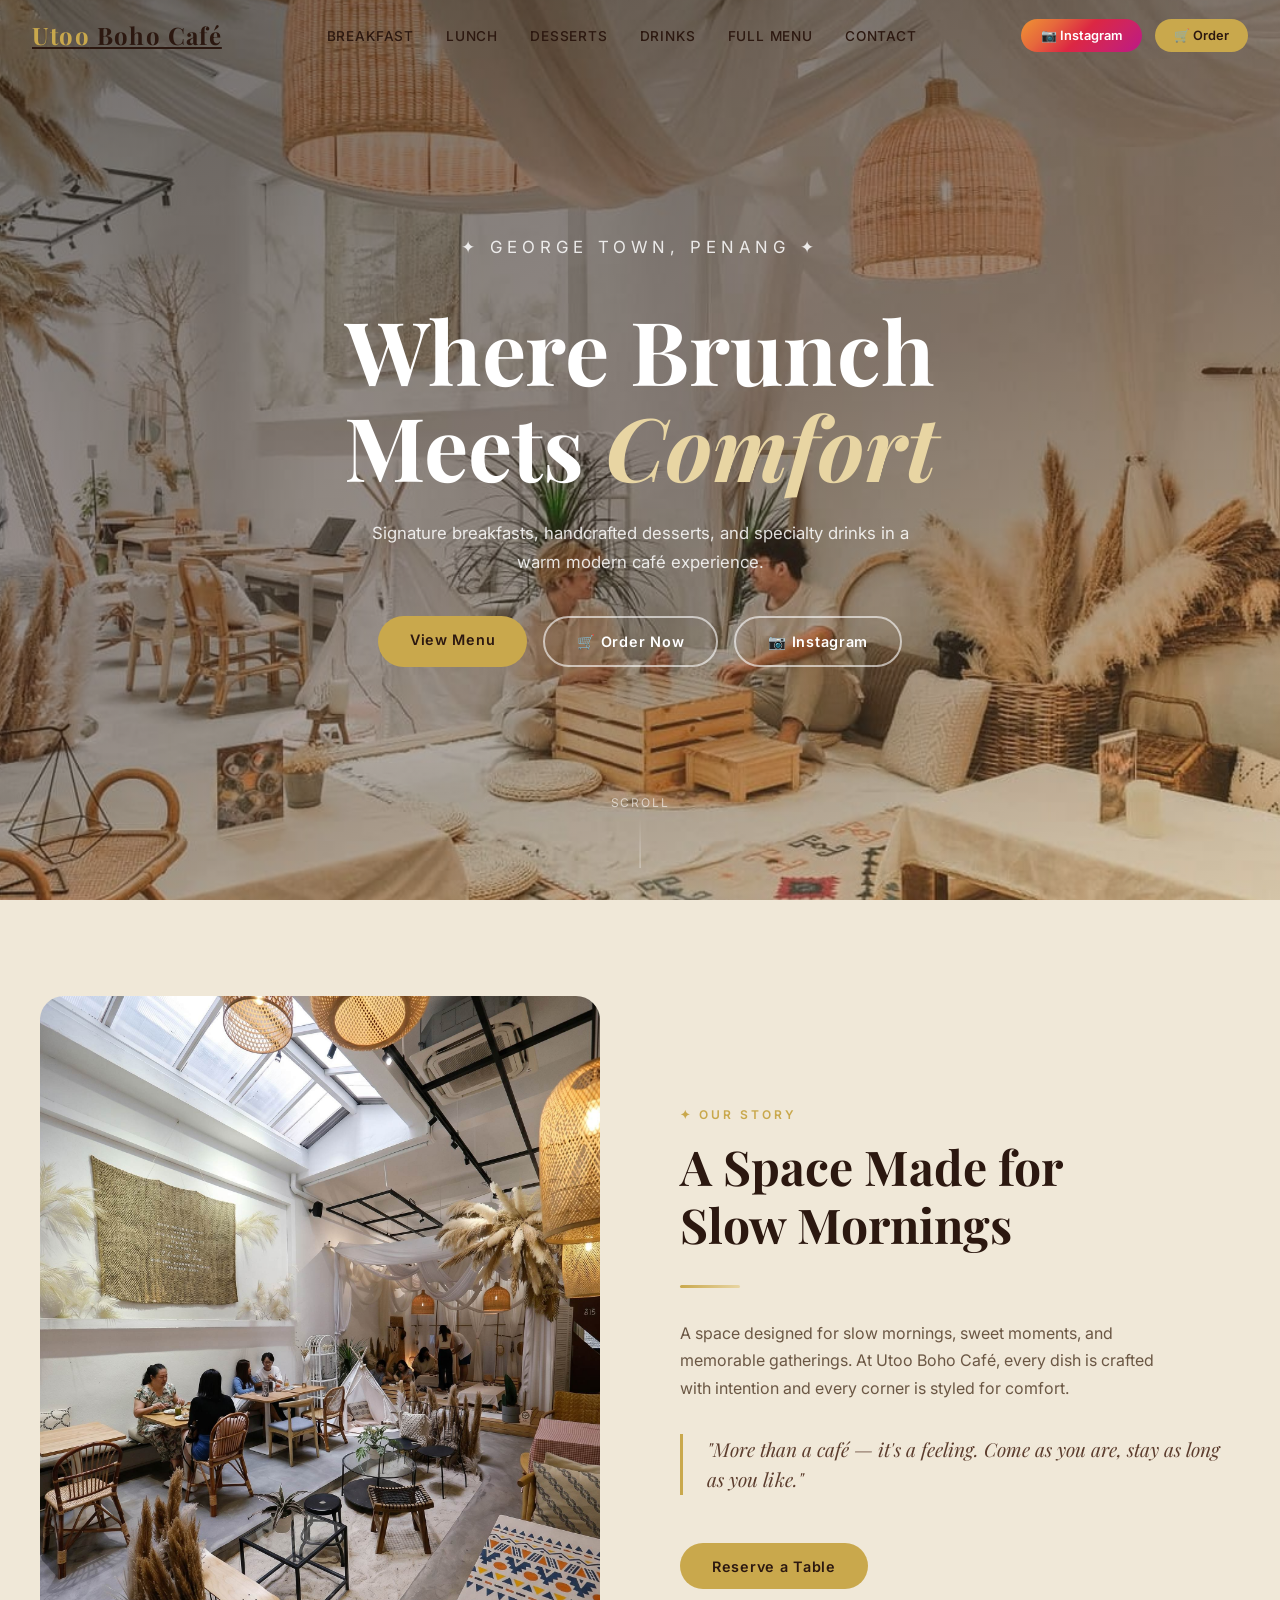
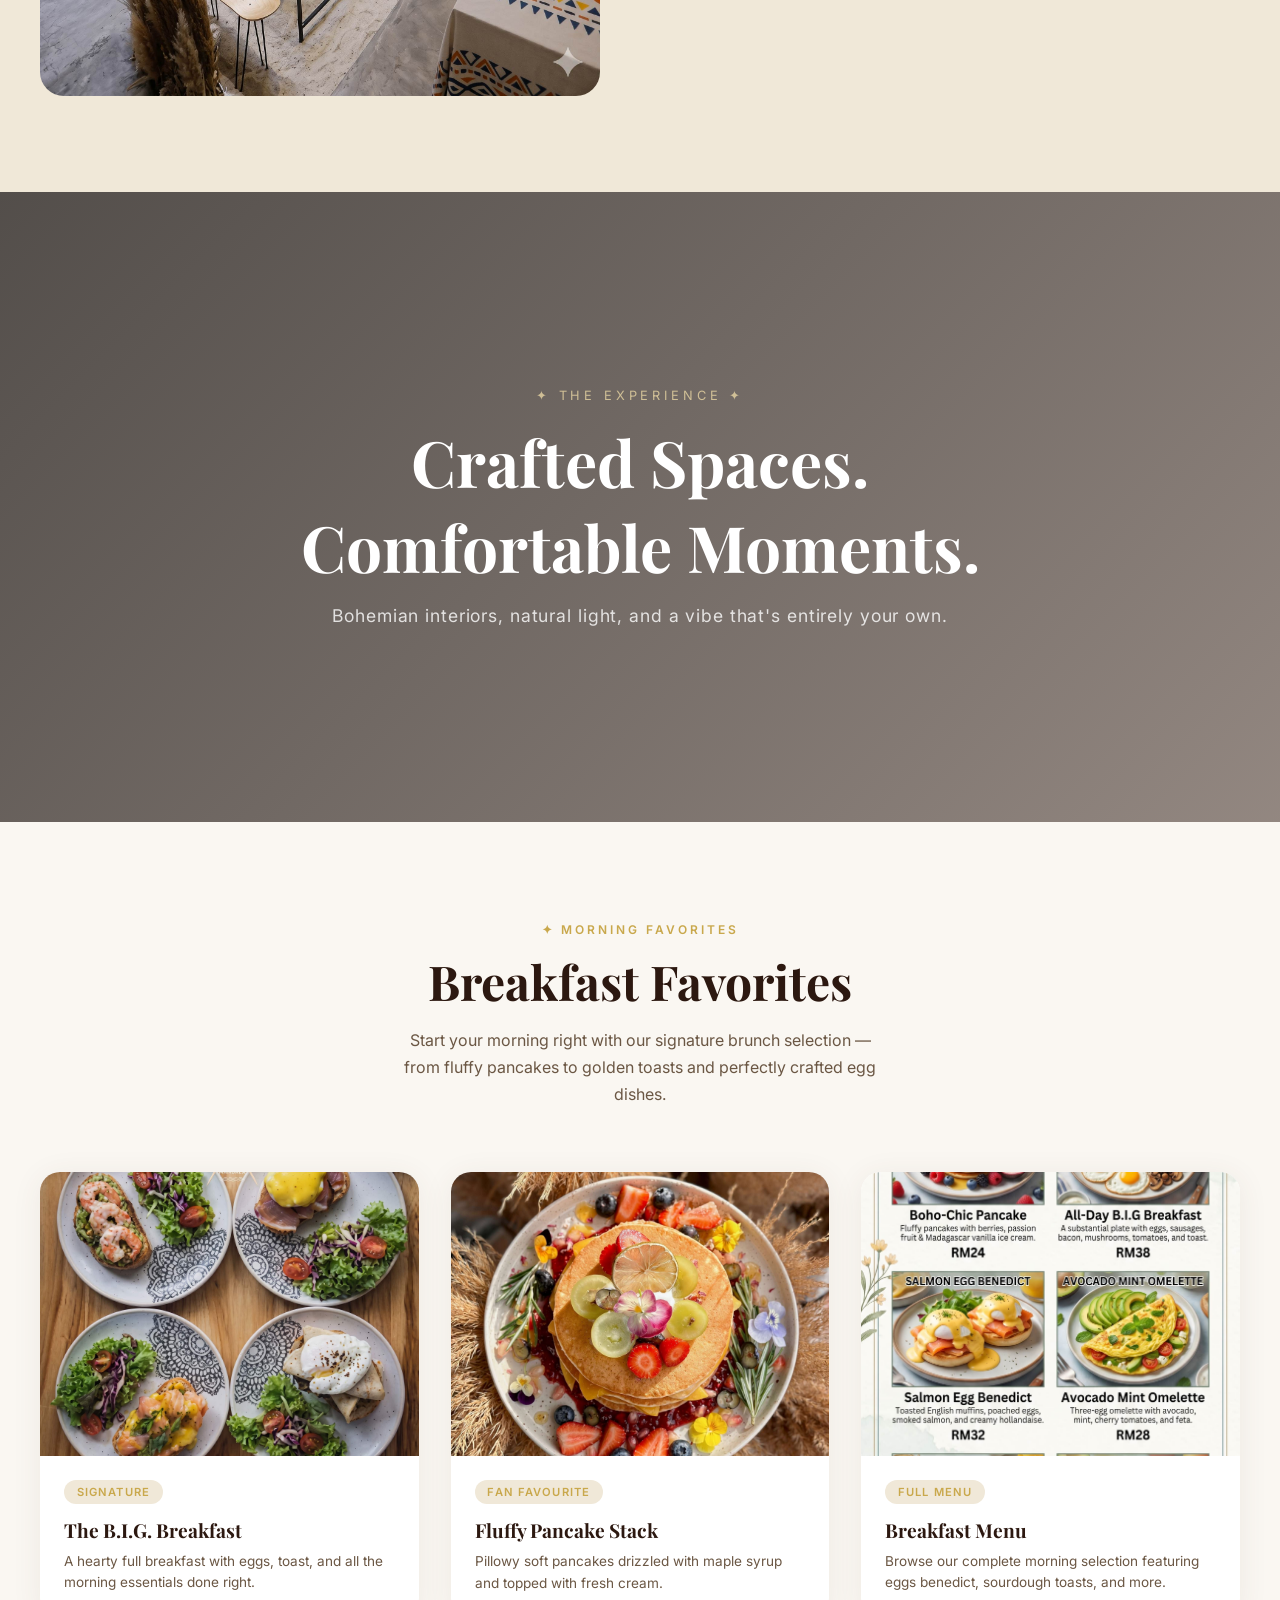
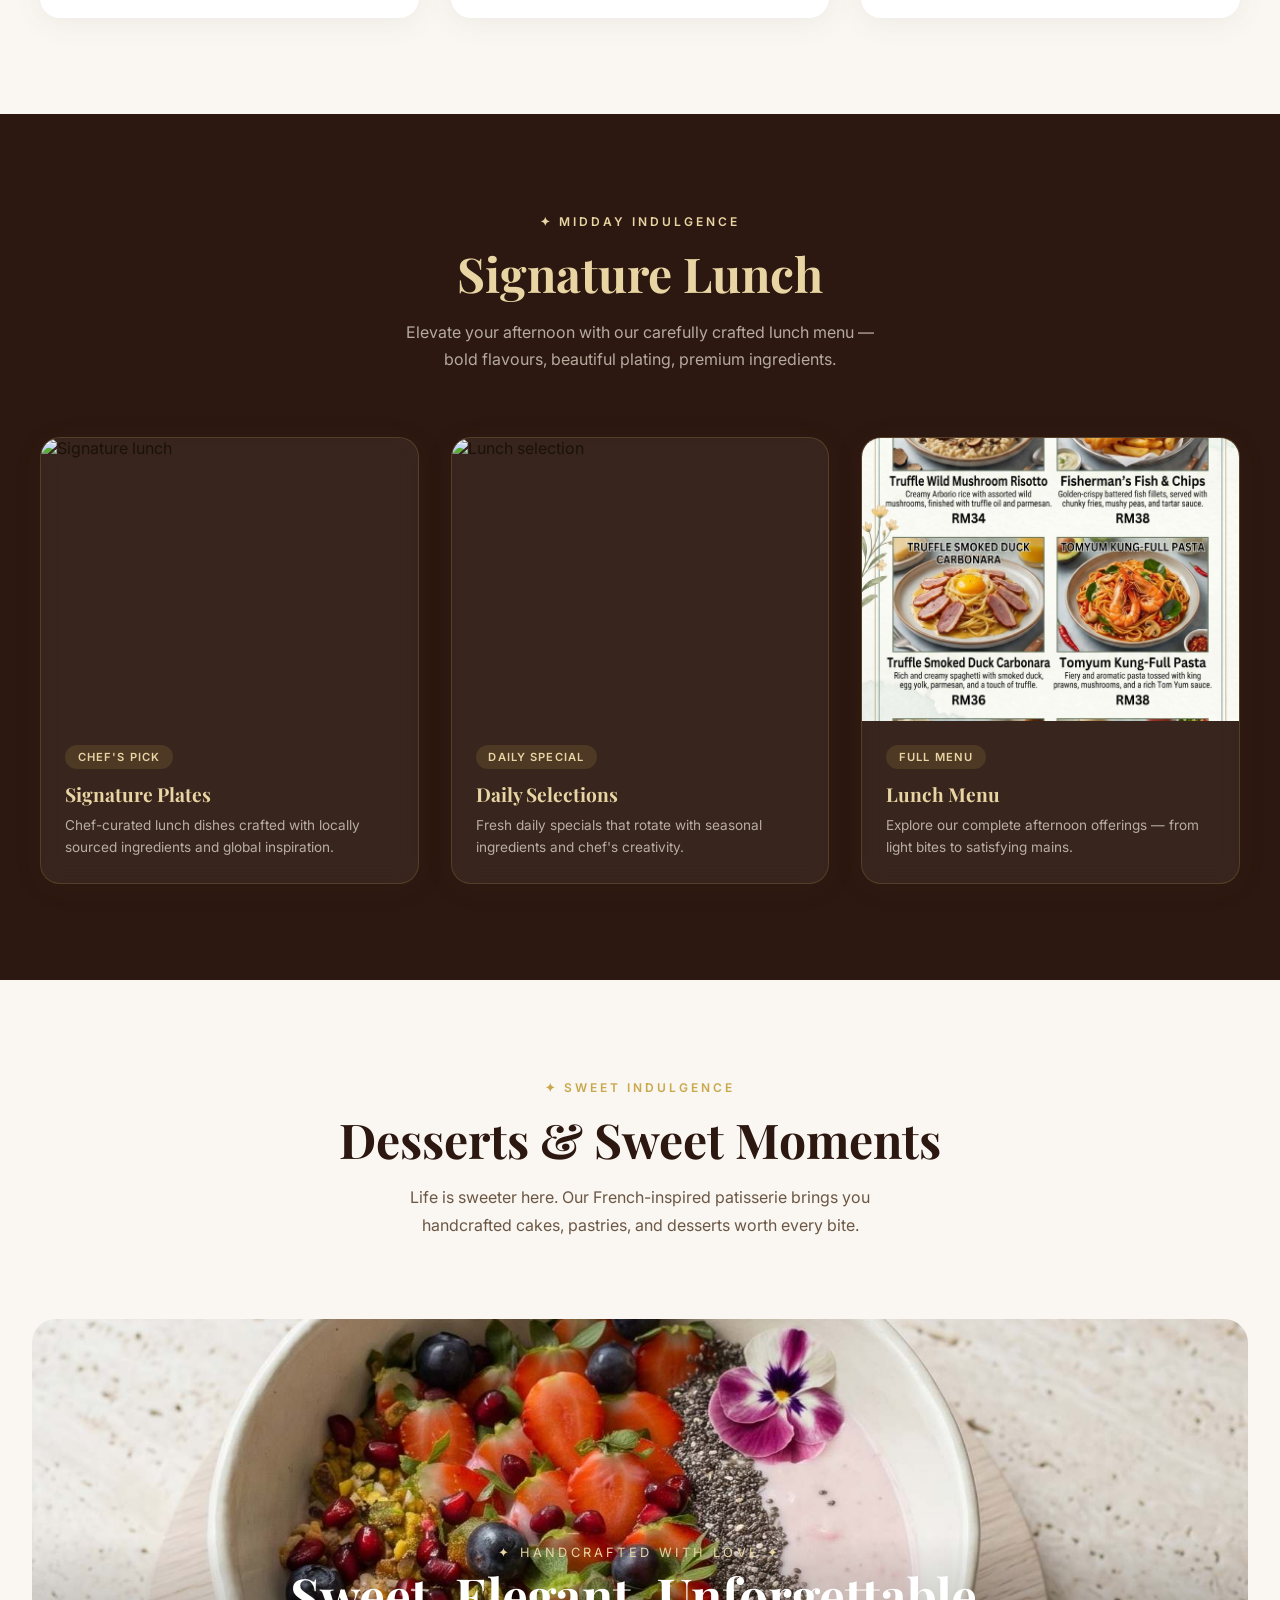
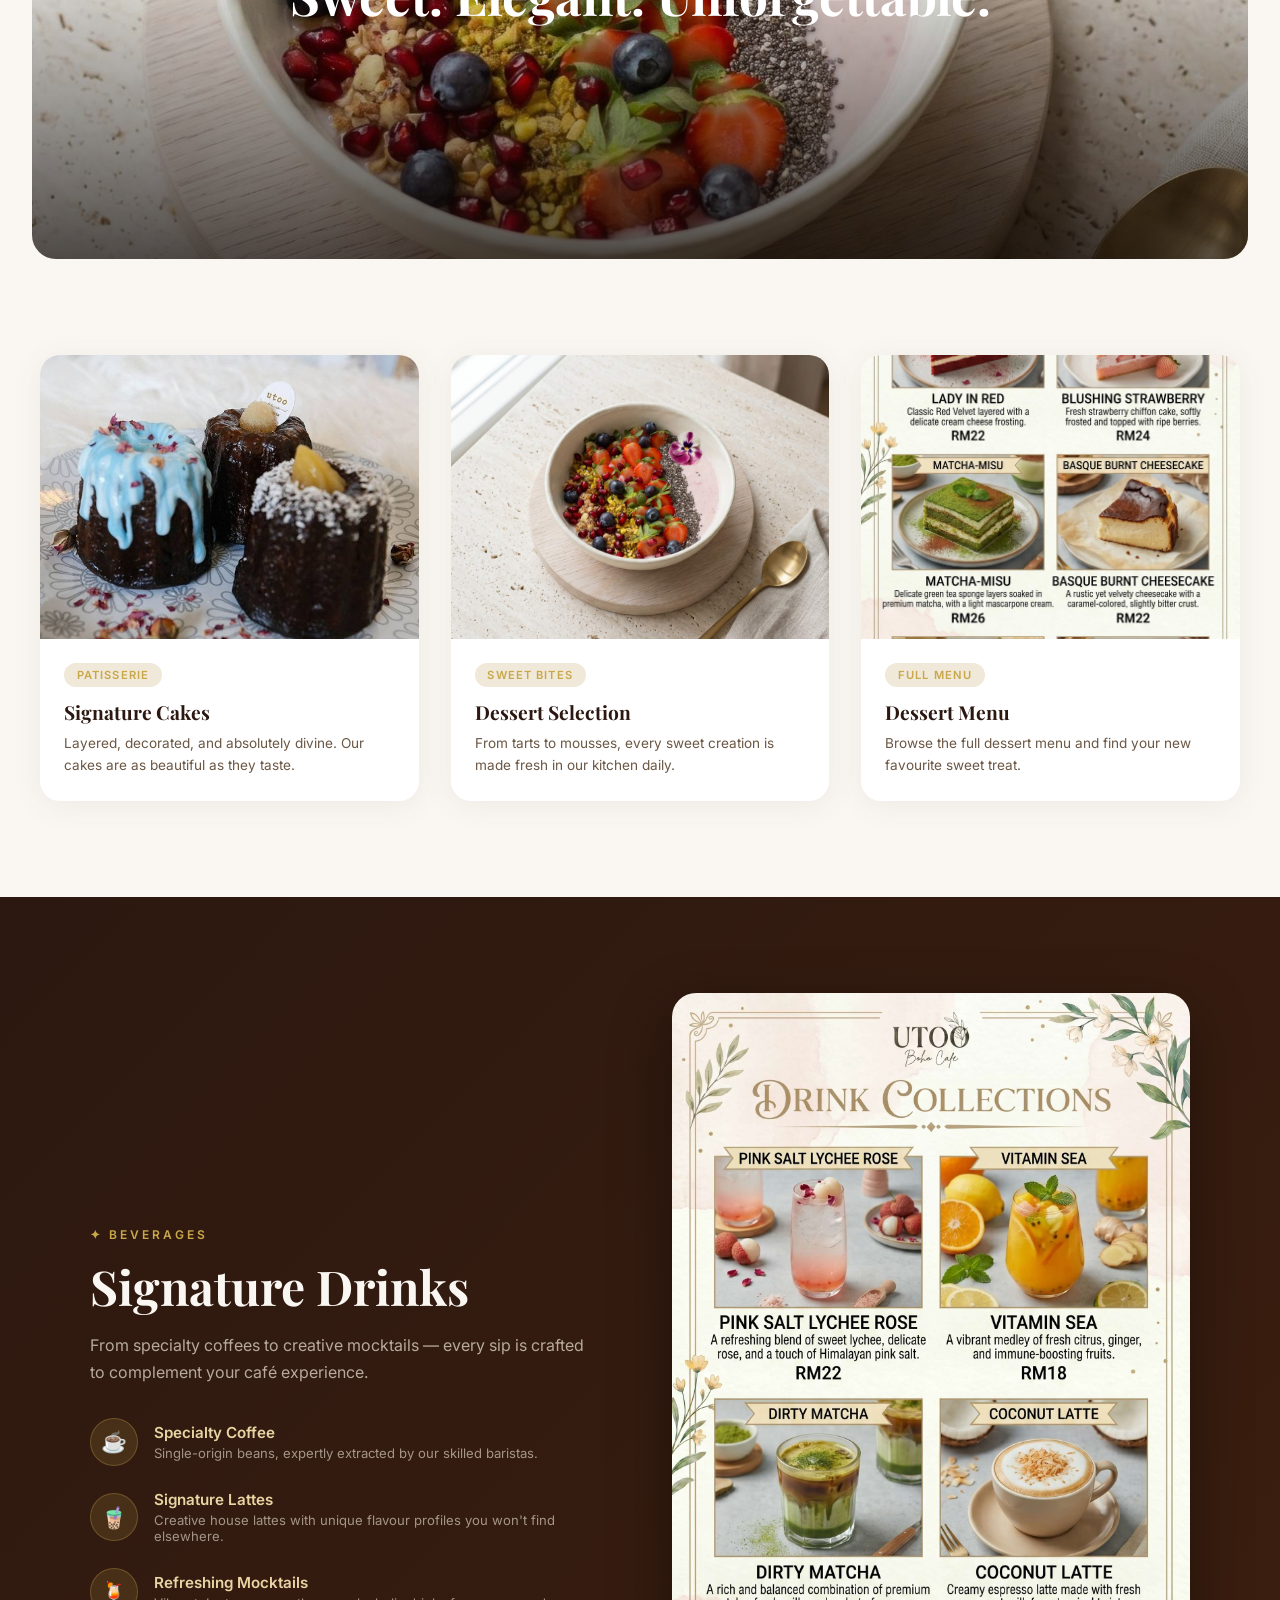
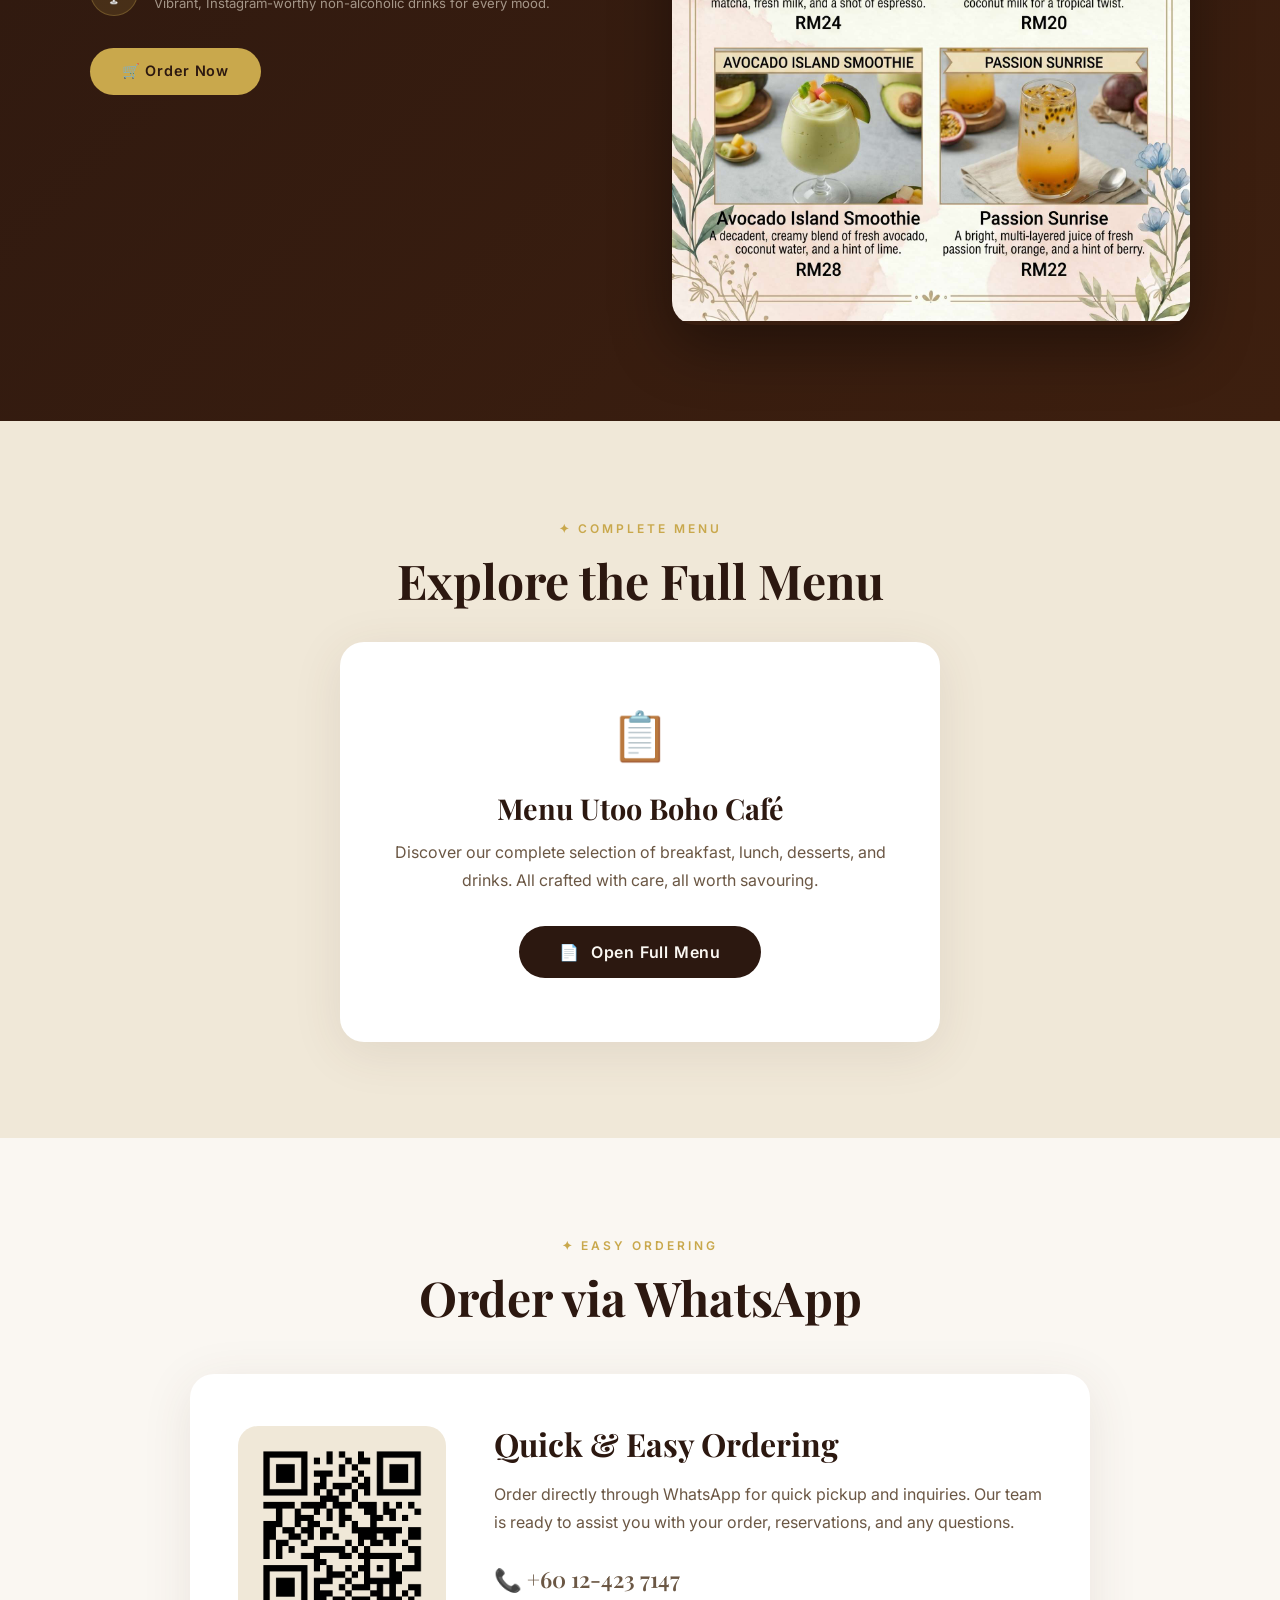
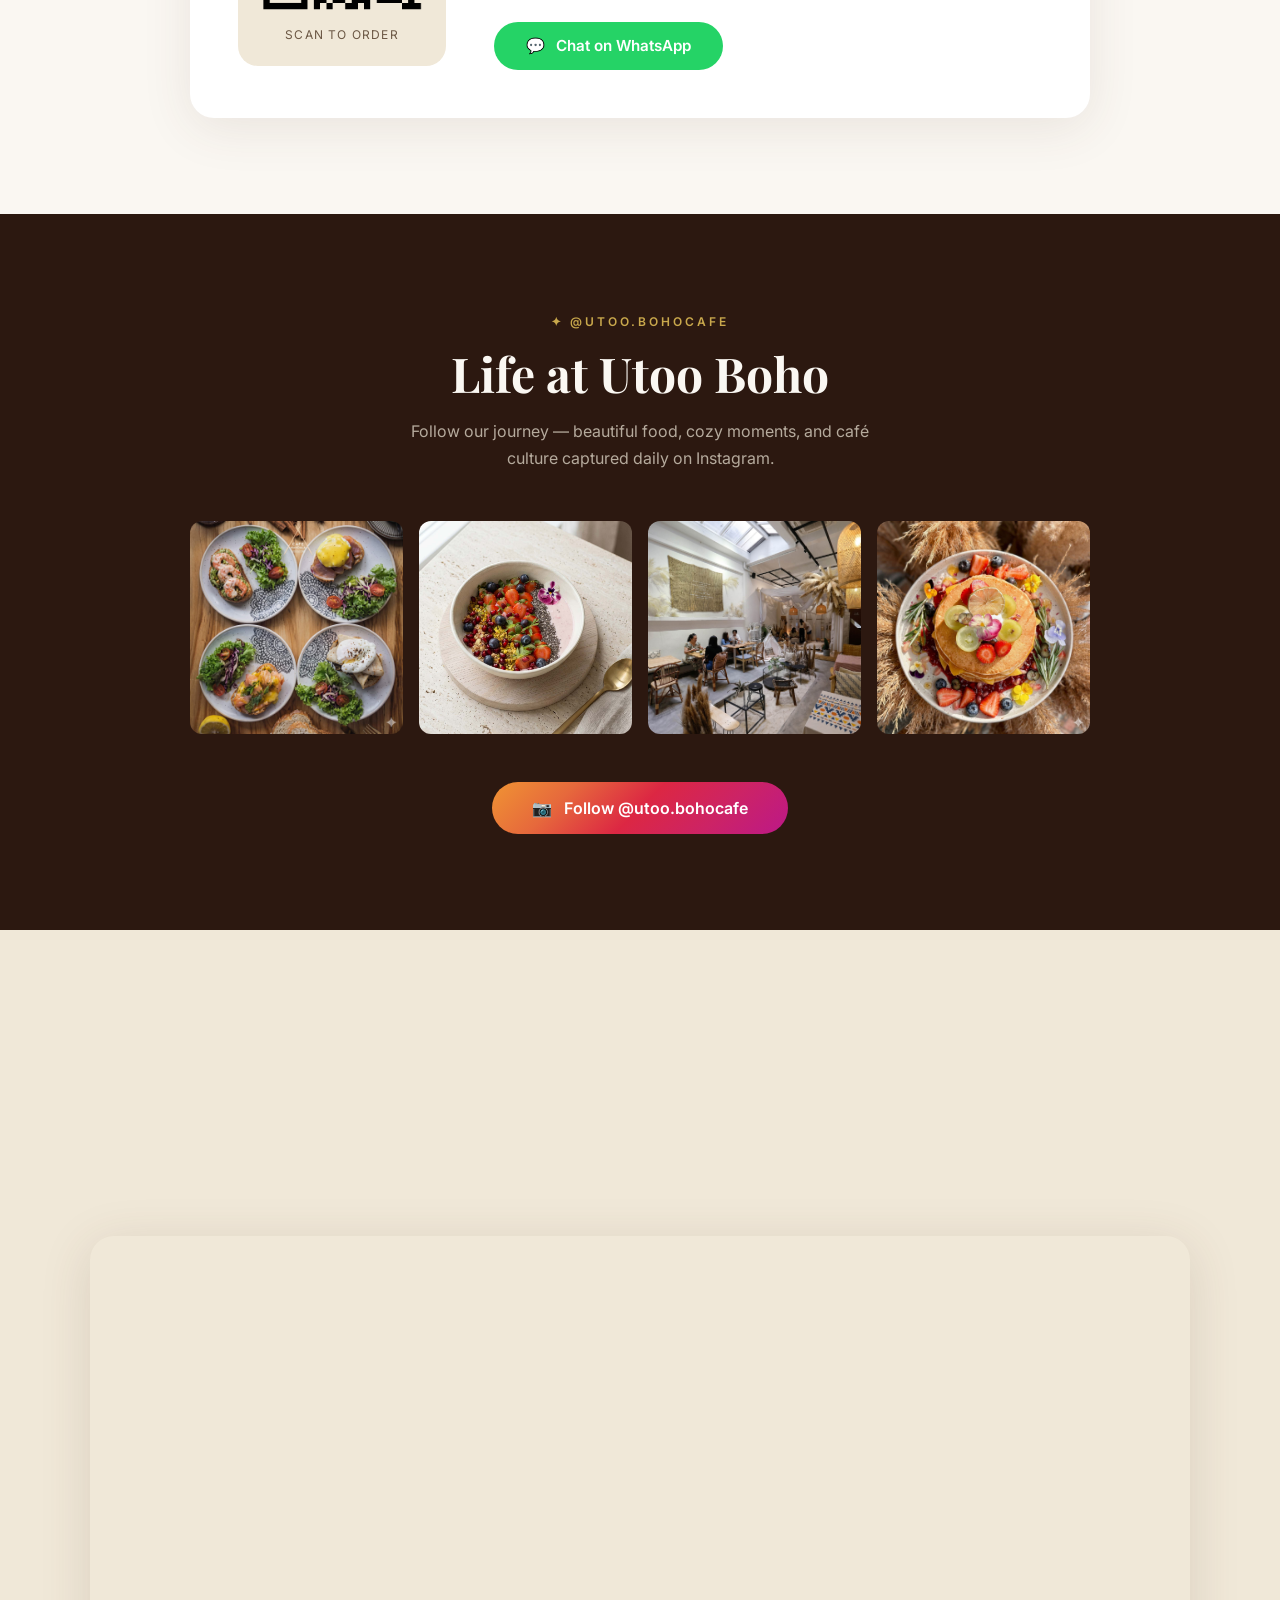
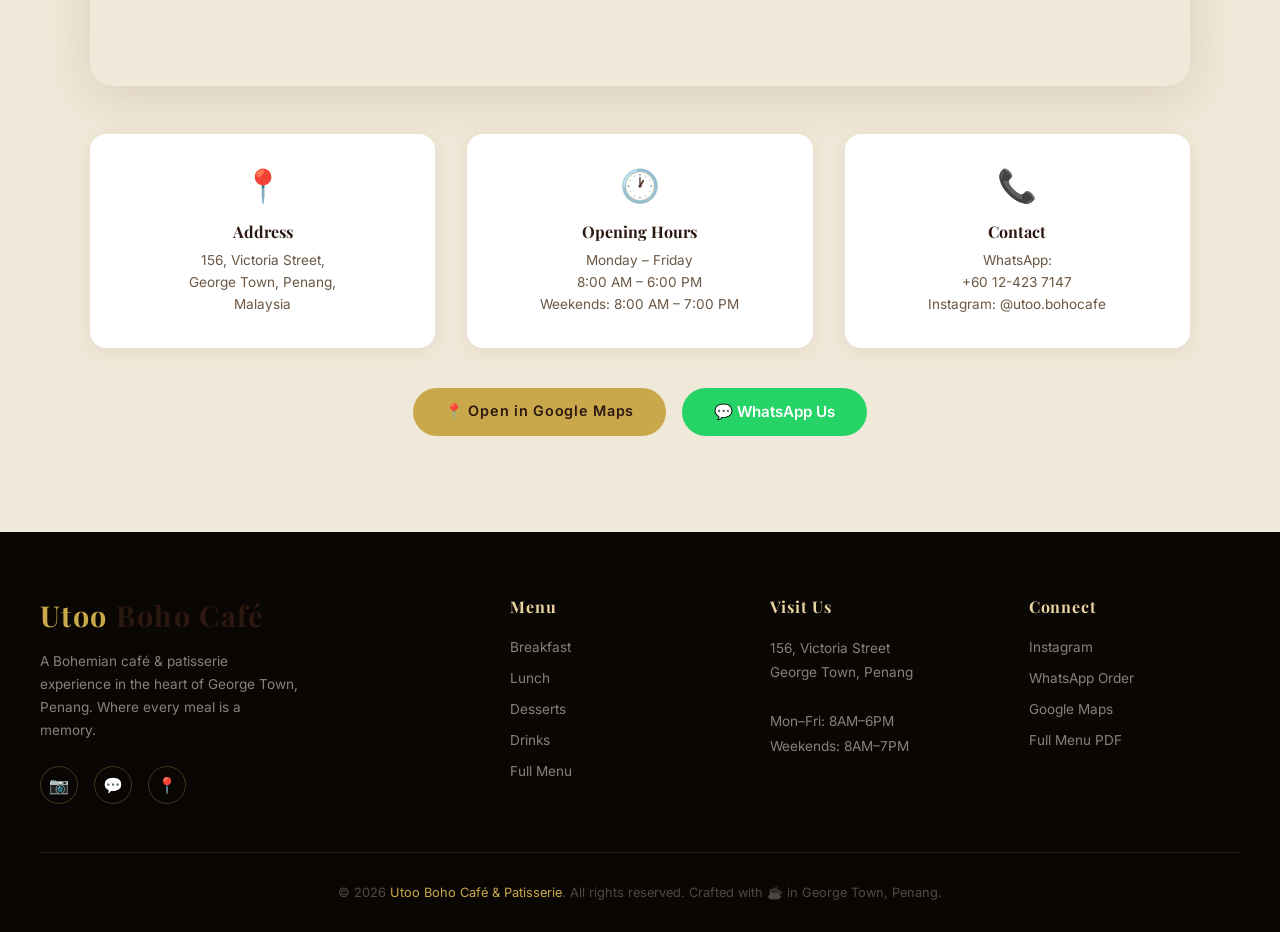
==== commit f7c373d3: "Add files via upload" ====
--- a/index.html
+++ b/index.html
@@ -24,7 +24,7 @@
   </ul>
   <div class="nav-actions">
     <a href="https://www.instagram.com/utoo.bohocafe" target="_blank" class="btn-ig">📷 Instagram</a>
-    <a href="https://wa.me/60124237147" target="_blank" class="btn-wa">💬 Order</a>
+    <a href="order.html" class="btn-wa">🛒 Order</a>
   </div>
   <button class="hamburger" id="hamburger" aria-label="Menu">
     <span></span><span></span><span></span>
@@ -41,7 +41,7 @@
   <a href="#full-menu">Full Menu</a>
   <a href="#contact">Contact</a>
   <a href="https://www.instagram.com/utoo.bohocafe" target="_blank" style="color:var(--gold)">📷 Instagram</a>
-  <a href="https://wa.me/60124237147" target="_blank" style="color:var(--gold)">💬 WhatsApp</a>
+  <a href="order.html" style="color:var(--gold)">🛒 Order Now</a>
 </div>
 
 <!-- HERO -->
@@ -54,7 +54,7 @@
     <p>Signature breakfasts, handcrafted desserts, and specialty drinks in a warm modern café experience.</p>
     <div class="hero-btns">
       <a href="#full-menu" class="btn-primary">View Menu</a>
-      <a href="https://wa.me/60124237147" target="_blank" class="btn-outline">💬 WhatsApp Order</a>
+      <a href="order.html" class="btn-outline">🛒 Order Now</a>
       <a href="https://www.instagram.com/utoo.bohocafe" target="_blank" class="btn-outline">📷 Instagram</a>
     </div>
   </div>
@@ -139,7 +139,7 @@
     </div>
     <div class="cards-grid">
       <div class="food-card reveal" data-delay="1">
-        <div class="food-card-img"><img src="assets/lunch signatture.jpg" alt="Signature lunch" loading="lazy"/></div>
+        <div class="food-card-img"><img src="assets/lunch-signature.jpg" alt="Signature lunch" loading="lazy"/></div>
         <div class="food-card-body">
           <span class="card-tag">Chef's Pick</span>
           <h3>Signature Plates</h3>
@@ -147,7 +147,7 @@
         </div>
       </div>
       <div class="food-card reveal" data-delay="2">
-        <div class="food-card-img"><img src="assets/lunch 3.jpg" alt="Lunch selection" loading="lazy"/></div>
+        <div class="food-card-img"><img src="assets/lunch-3.jpg" alt="Lunch selection" loading="lazy"/></div>
         <div class="food-card-body">
           <span class="card-tag">Daily Special</span>
           <h3>Daily Selections</h3>
@@ -245,7 +245,7 @@
           </div>
         </div>
       </div>
-      <a href="https://wa.me/60124237147" target="_blank" class="btn-primary" style="margin-top:2rem;display:inline-block;">Order Now</a>
+      <a href="order.html" class="btn-primary" style="margin-top:2rem;display:inline-block;">🛒 Order Now</a>
     </div>
     <div class="drink-img reveal" data-delay="1">
       <img src="assets/drink-menu.jpg" alt="Signature drinks menu" loading="lazy"/>
@@ -318,7 +318,7 @@
       <p class="section-sub" style="margin:0 auto;">156, Victoria Street, George Town, Penang. Come visit us — we'd love to have you.</p>
     </div>
     <div class="map-frame reveal" data-delay="1">
-      <iframe src="https://maps.google.com/maps?q=Utoo+Boho+Cafe+Penang&output=embed" allowfullscreen loading="lazy" referrerpolicy="no-referrer-when-downgrade" title="Utoo Boho Café Location"></iframe>
+      <iframe src="https://maps.google.com/maps?q=156+Victoria+Street+George+Town+Penang&output=embed" width="100%" height="450" style="border:0;" allowfullscreen loading="lazy" title="Utoo Boho Café Location"></iframe>
     </div>
     <div class="map-info reveal" data-delay="2">
       <div class="map-info-card">
@@ -381,7 +381,7 @@
     </div>
   </div>
   <div class="footer-bottom">
-    <p>© 2024 <span>Utoo Boho Café & Patisserie</span>. All rights reserved. Crafted with ☕ in George Town, Penang.</p>
+    <p>© 2026 <span>Utoo Boho Café & Patisserie</span>. All rights reserved. Crafted with ☕ in George Town, Penang.</p>
   </div>
 </footer>
 
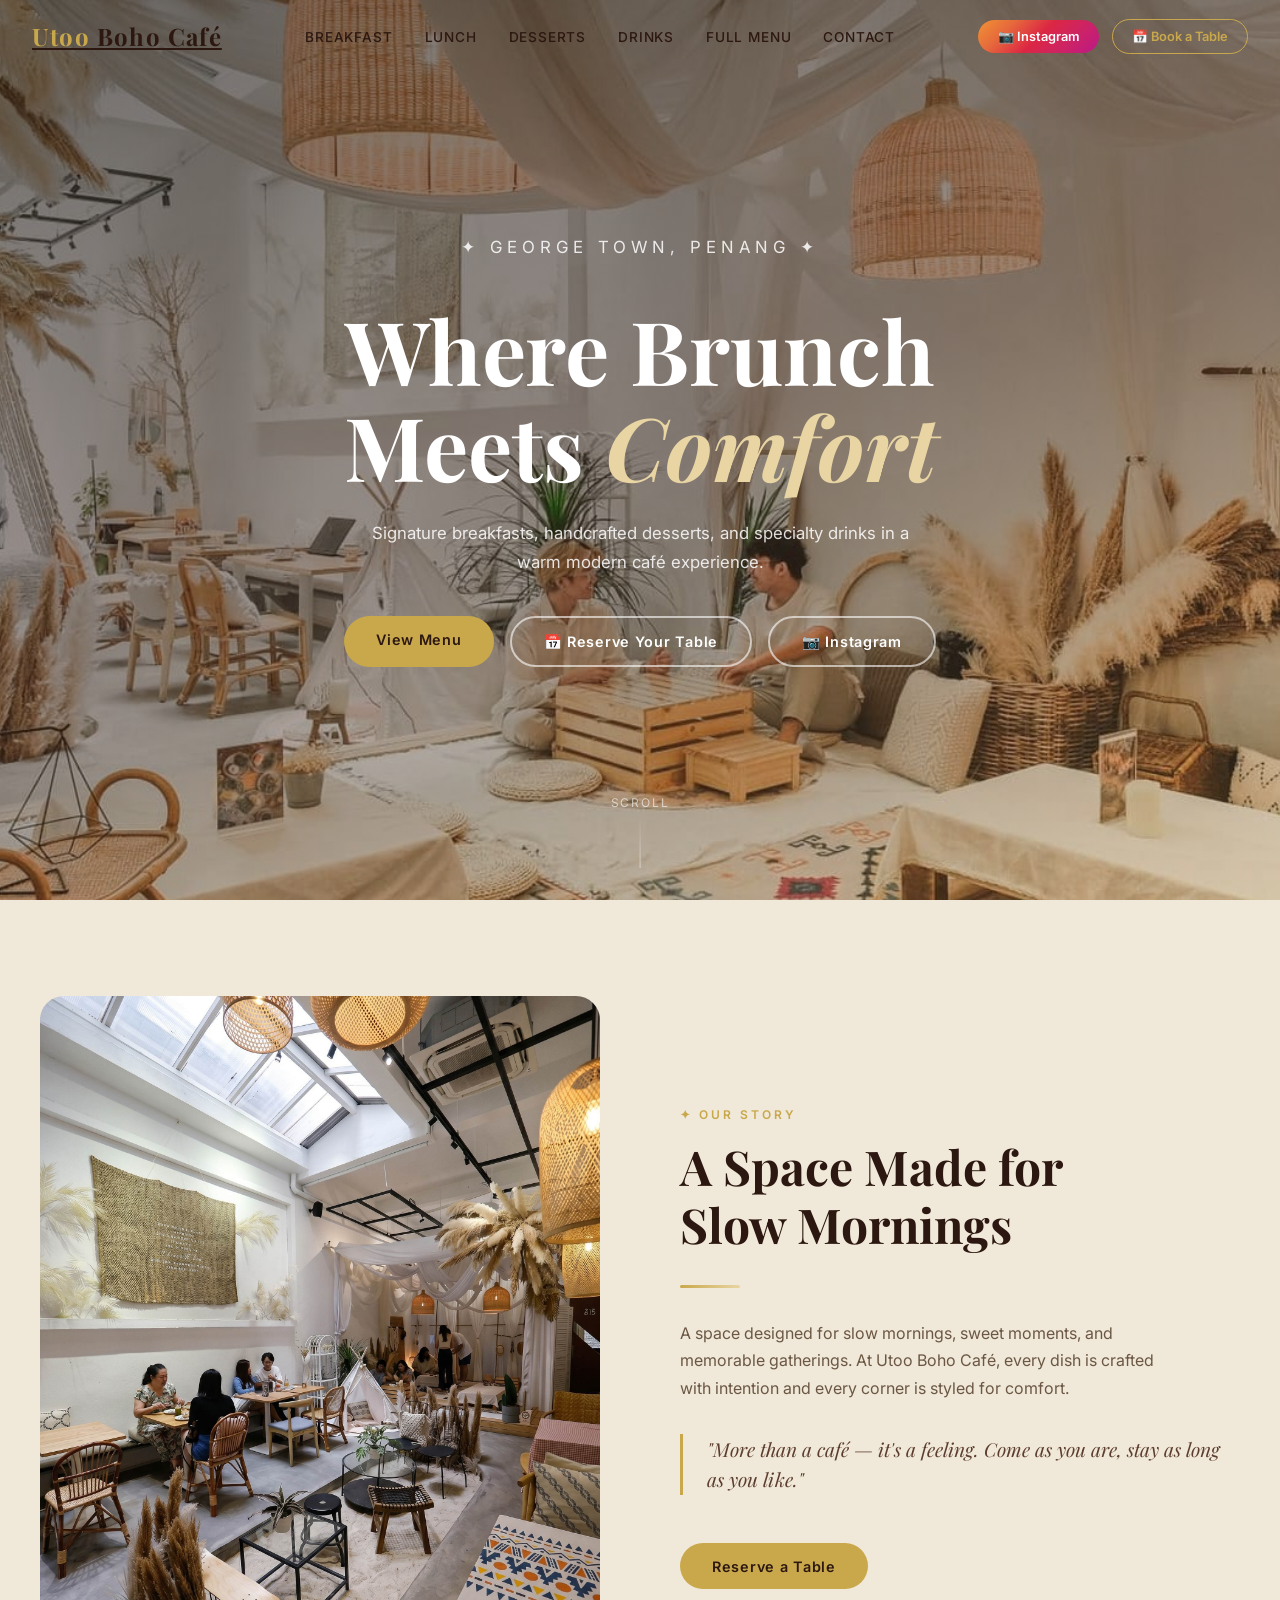
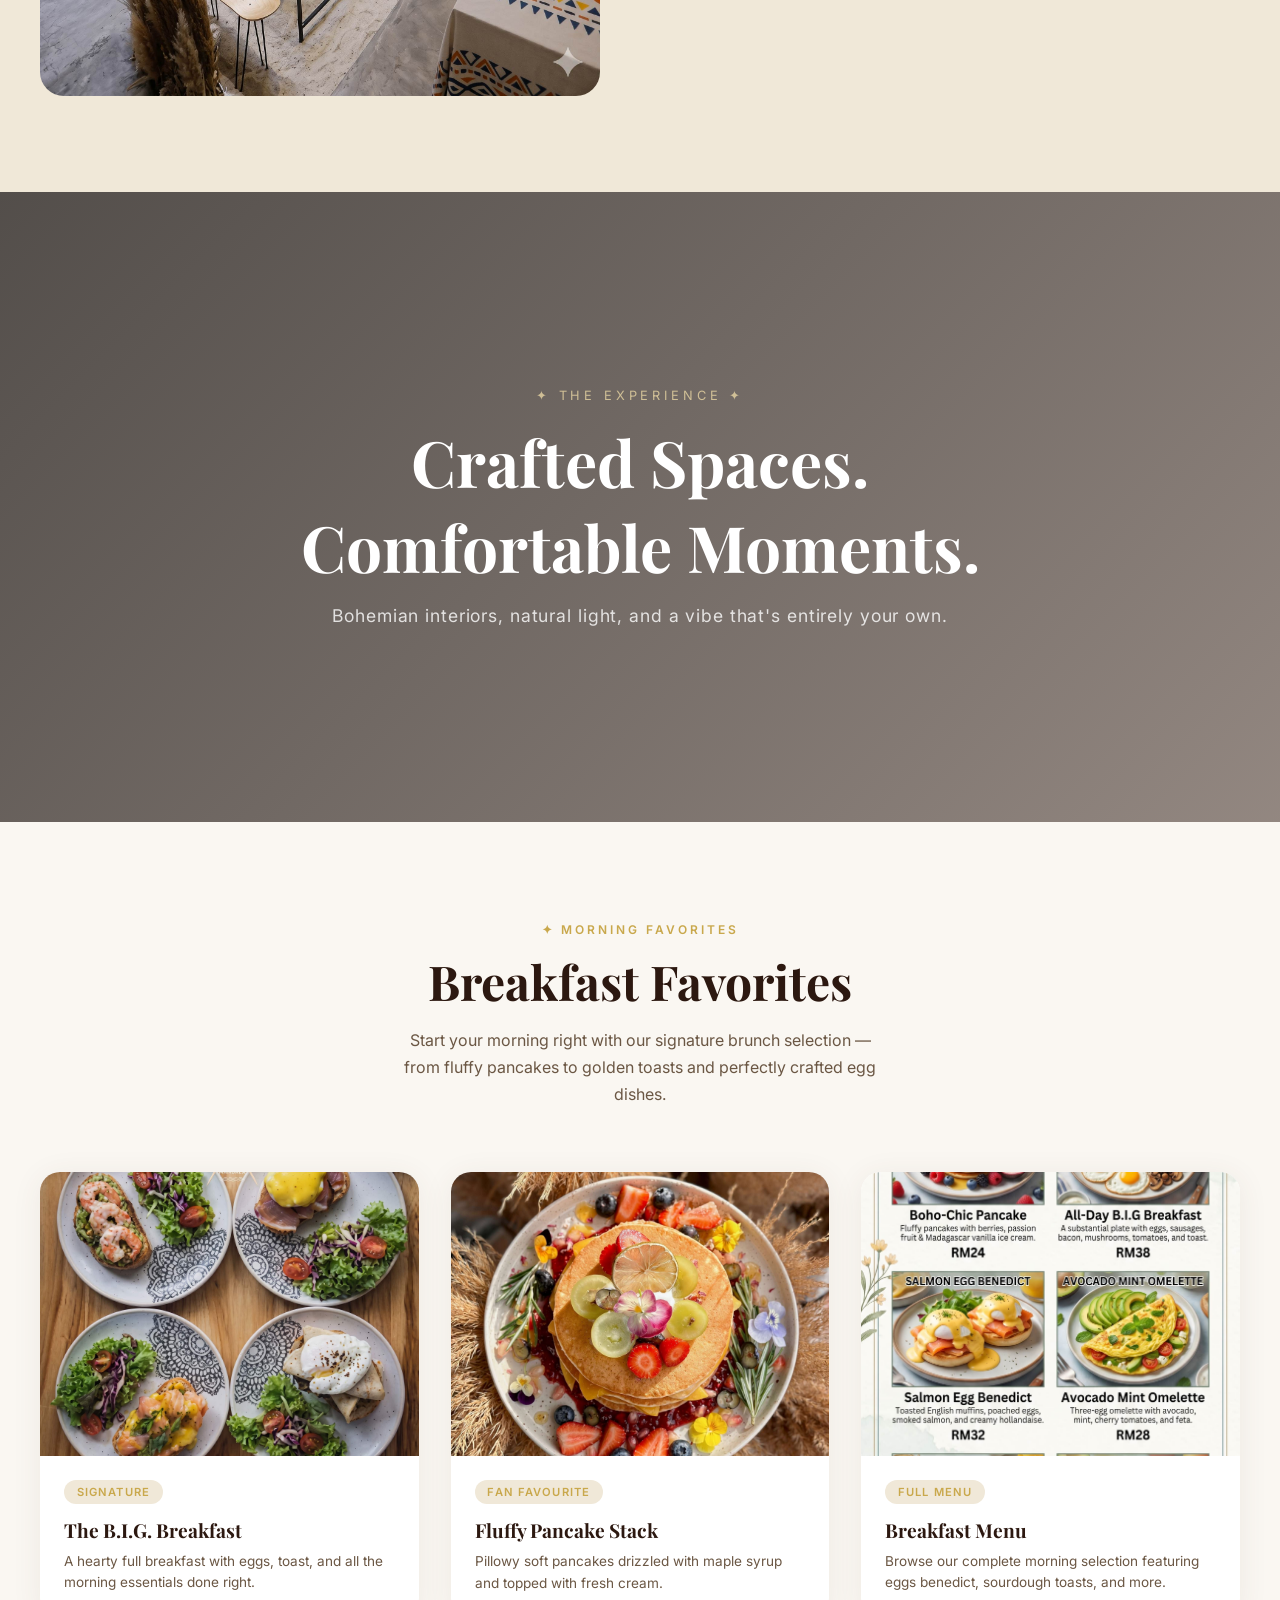
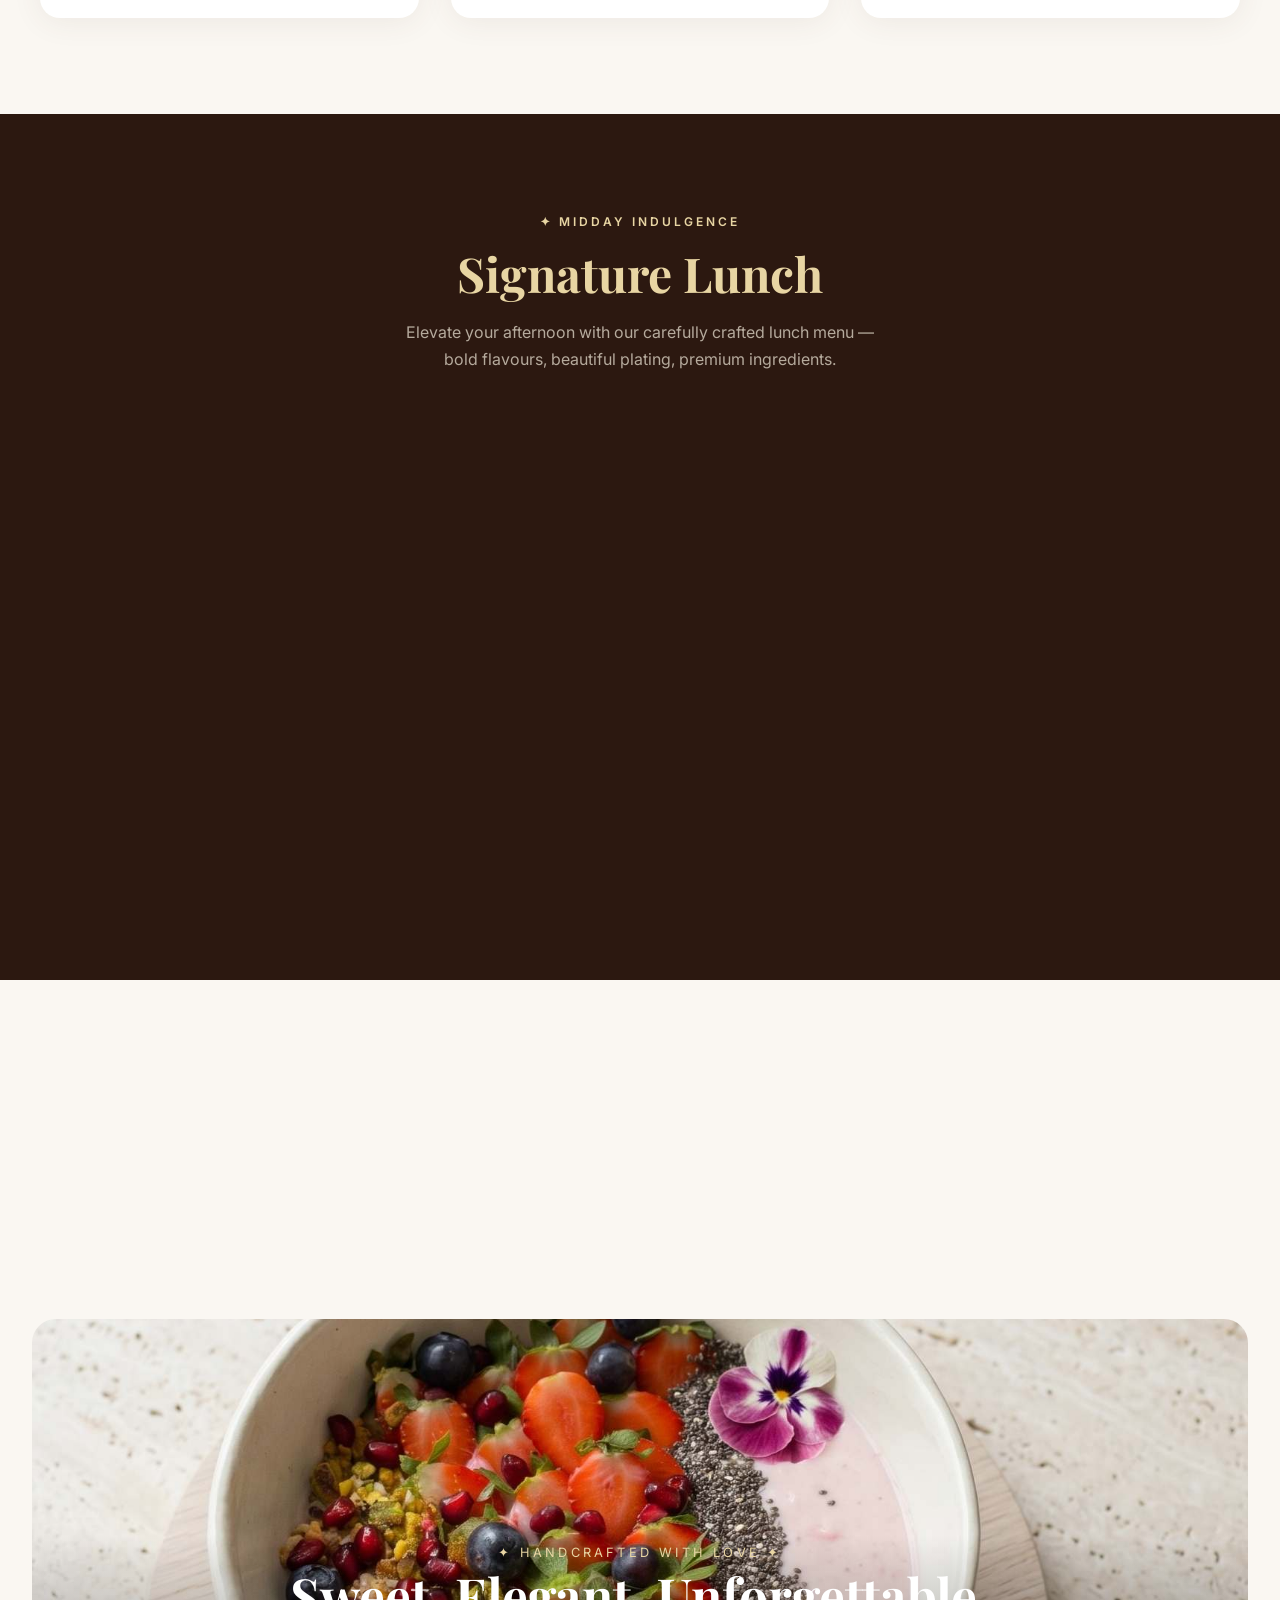
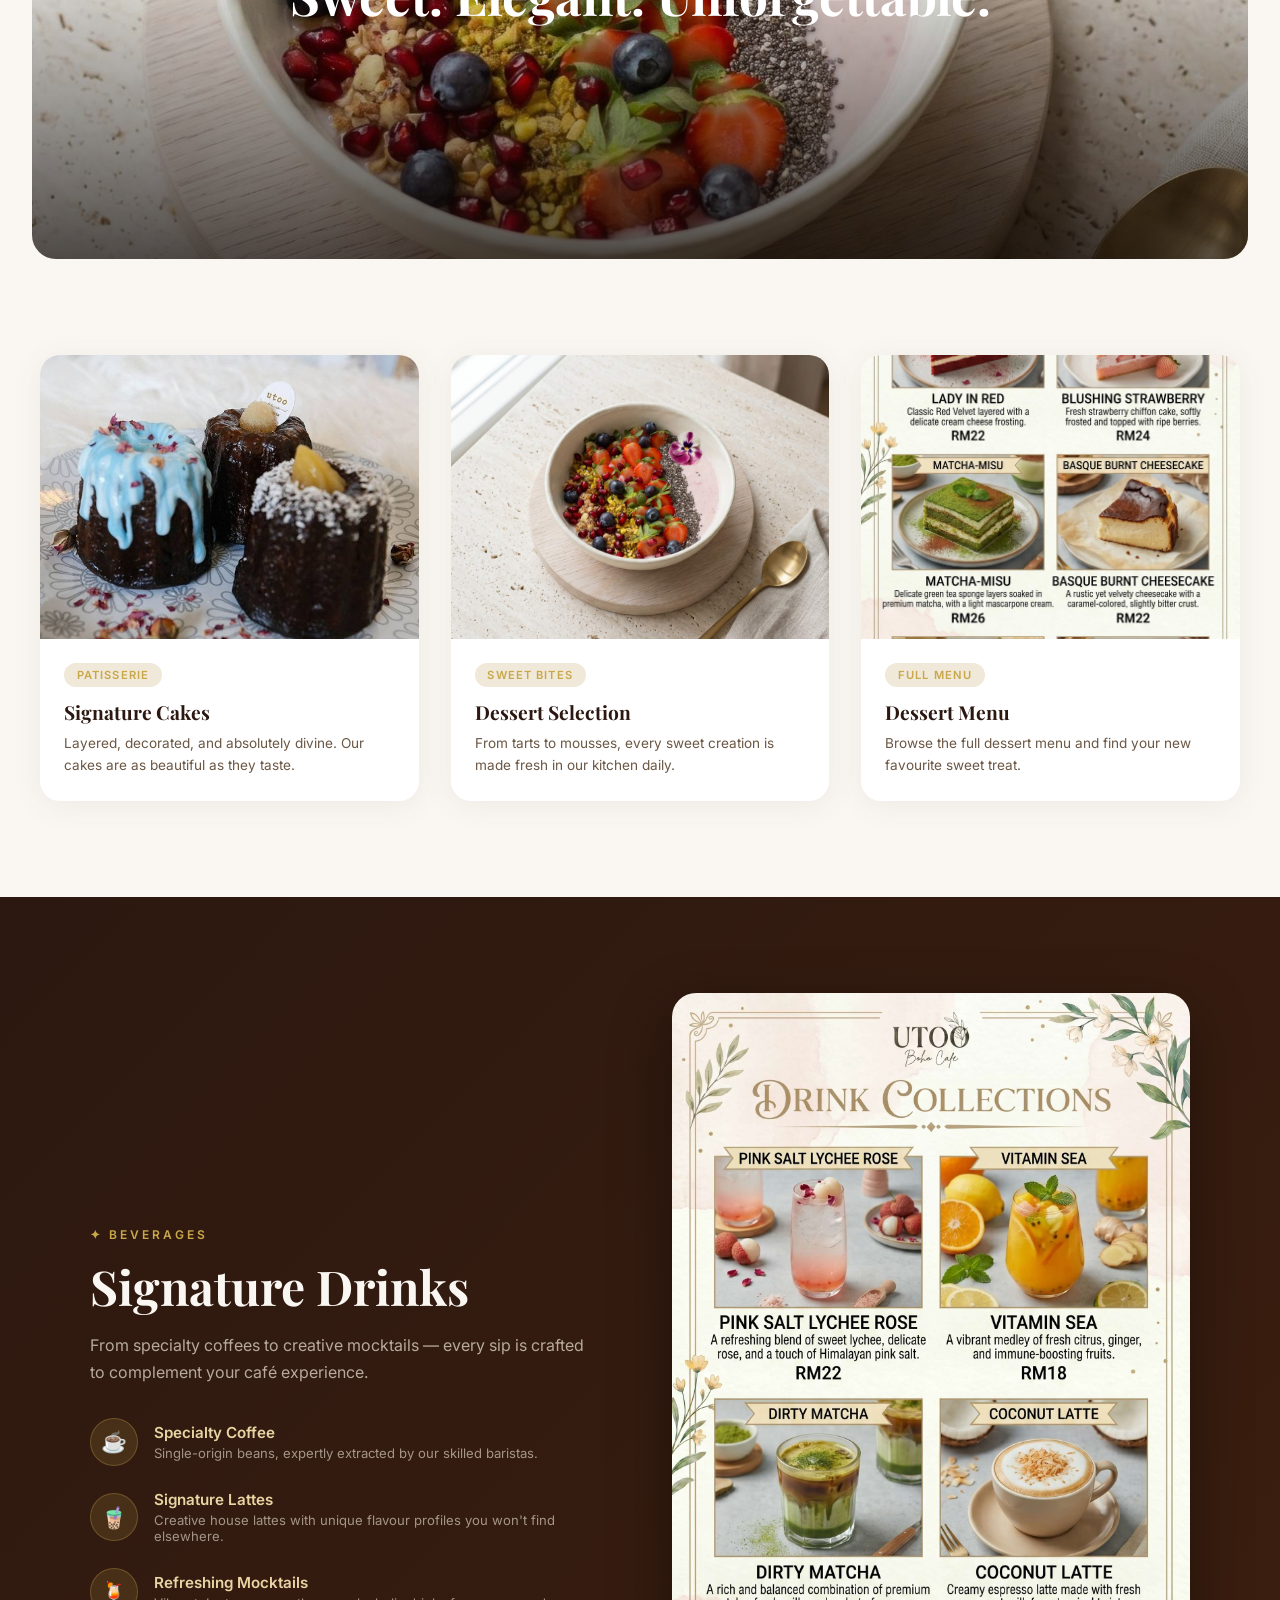
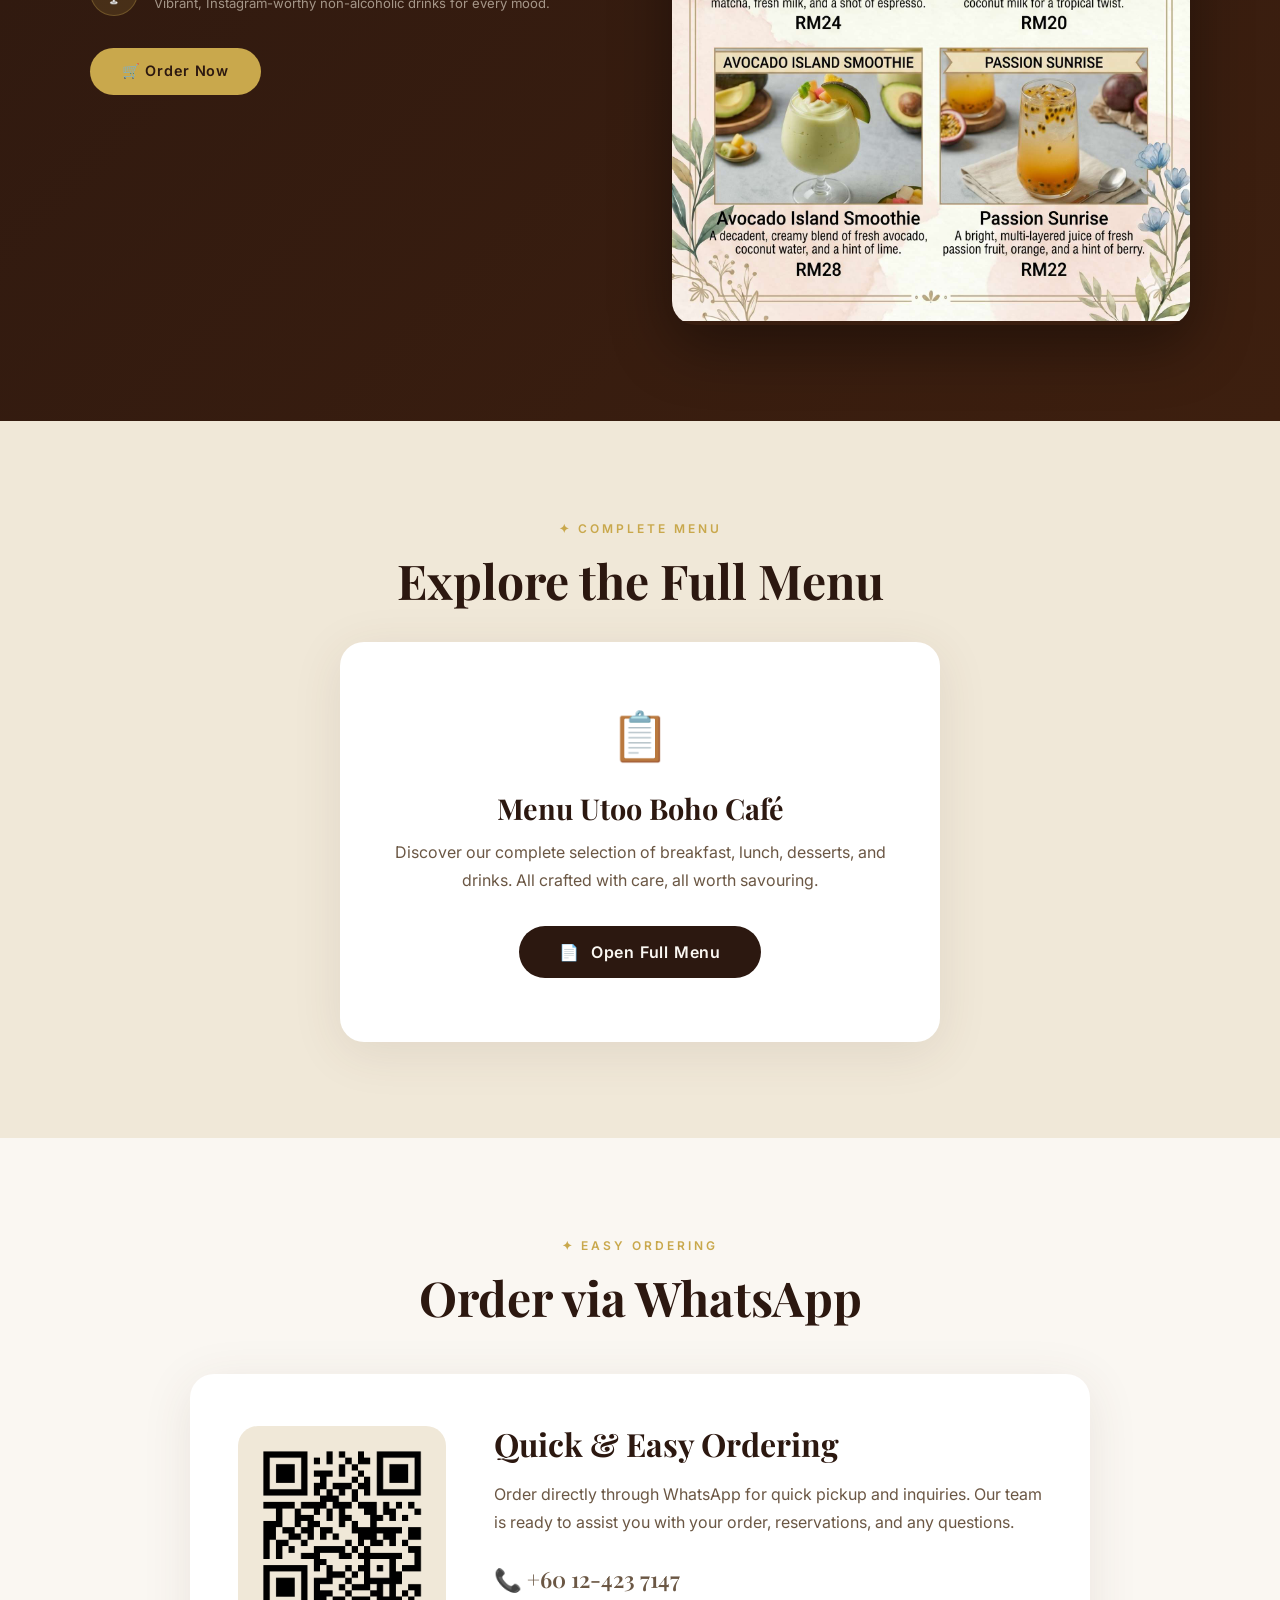
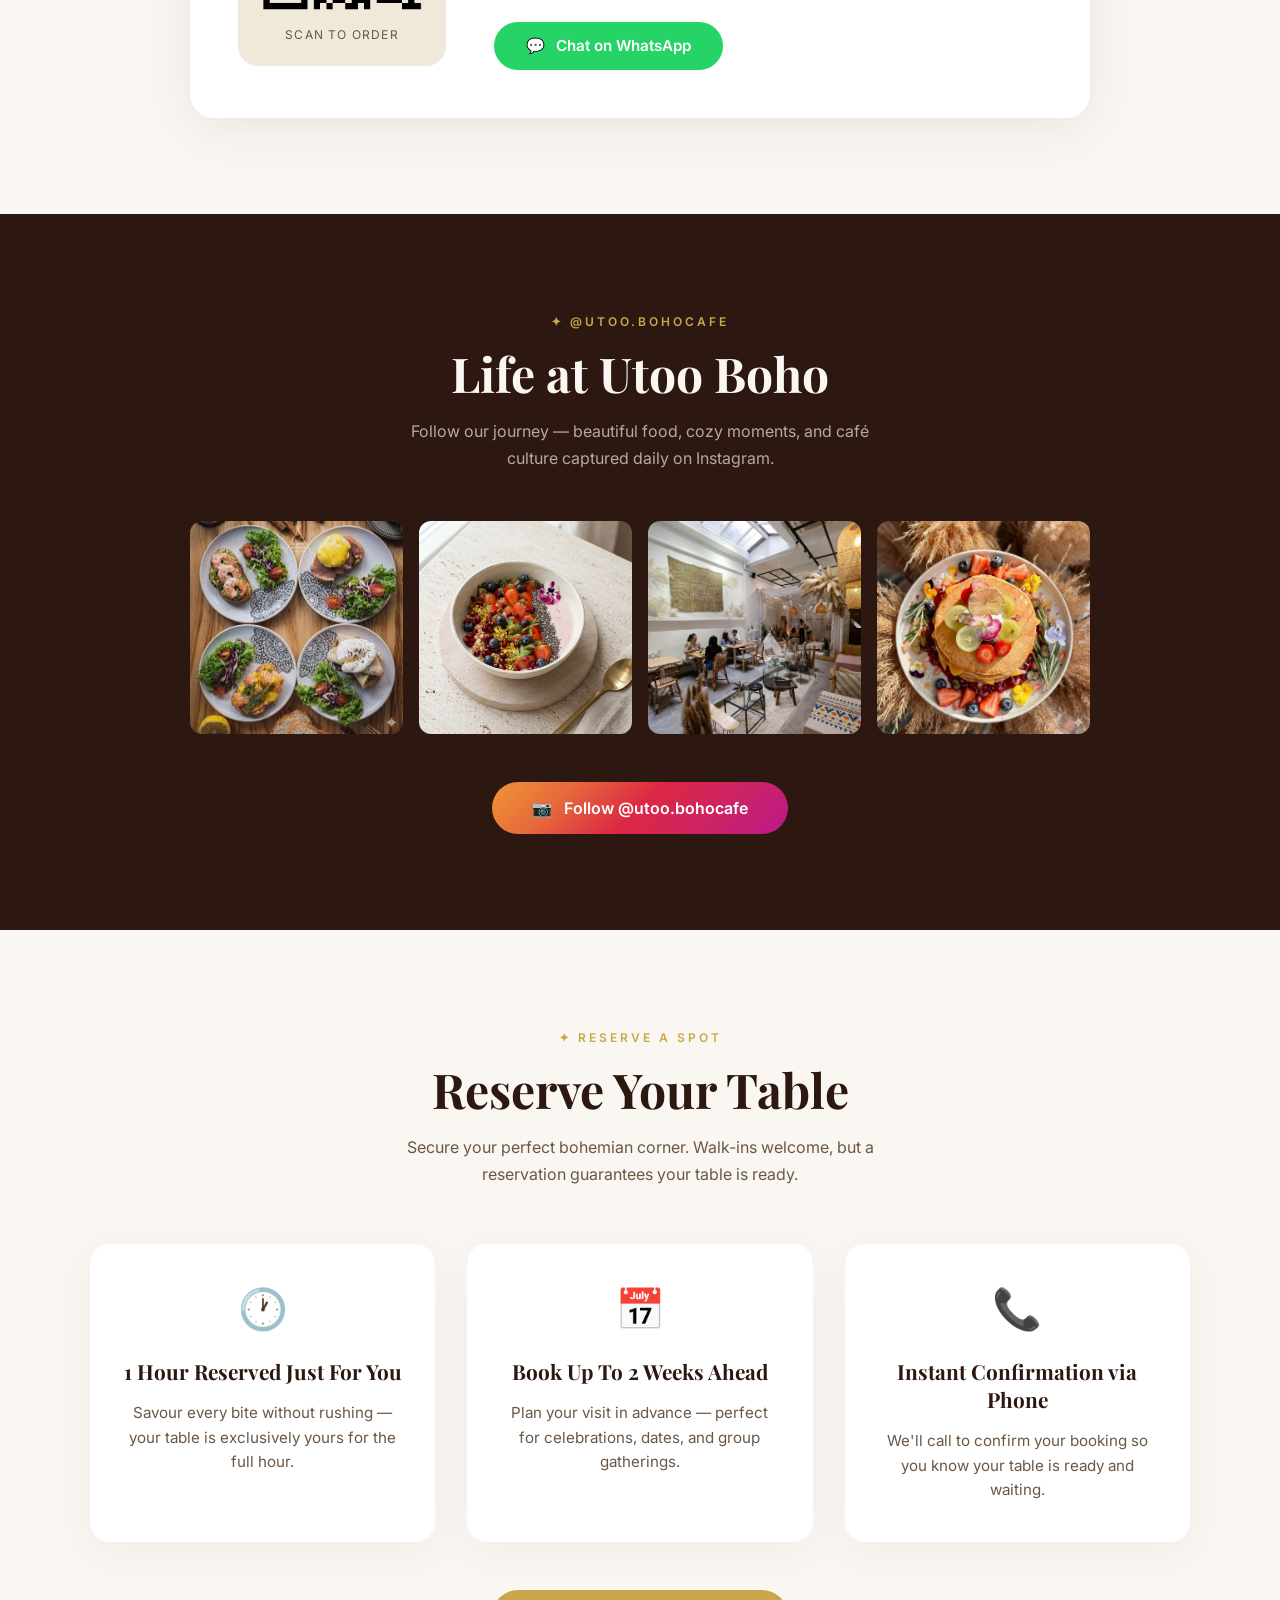
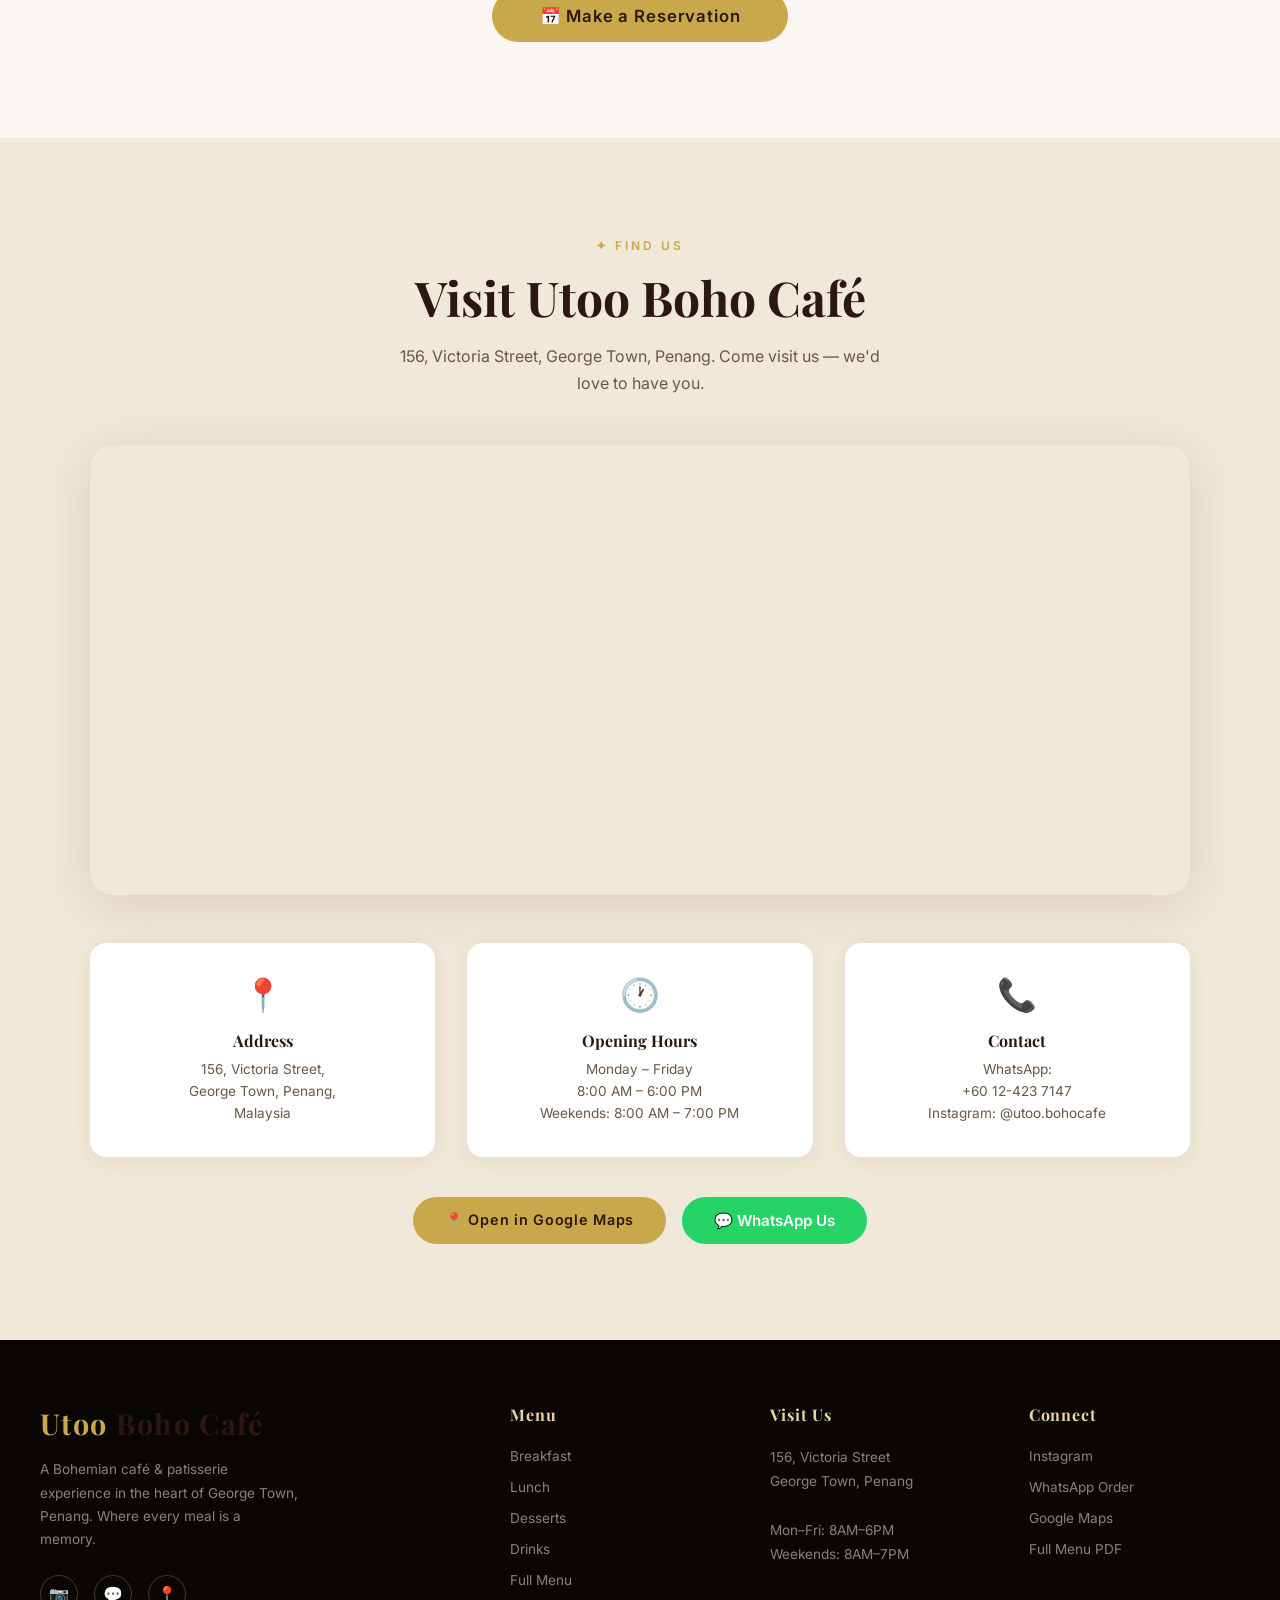
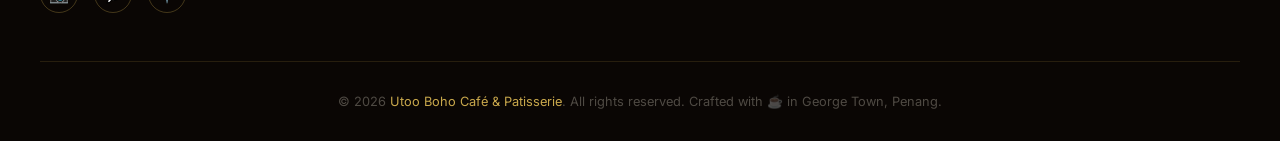
==== commit b8ba08a5: "Add files via upload" ====
--- a/index.html
+++ b/index.html
@@ -11,7 +11,6 @@
 </head>
 <body>
 
-<!-- NAVBAR -->
 <nav id="navbar">
   <a class="nav-logo" href="#home"><span>Utoo</span> Boho Café</a>
   <ul class="nav-links">
@@ -24,14 +23,13 @@
   </ul>
   <div class="nav-actions">
     <a href="https://www.instagram.com/utoo.bohocafe" target="_blank" class="btn-ig">📷 Instagram</a>
-    <a href="order.html" class="btn-wa">🛒 Order</a>
+    <a href="book.html" class="btn-book">📅 Book a Table</a>
   </div>
   <button class="hamburger" id="hamburger" aria-label="Menu">
     <span></span><span></span><span></span>
   </button>
 </nav>
 
-<!-- MOBILE MENU -->
 <div class="mobile-menu" id="mobileMenu">
   <button class="mobile-close" id="mobileClose">✕</button>
   <a href="#breakfast" >Breakfast</a>
@@ -41,10 +39,9 @@
   <a href="#full-menu">Full Menu</a>
   <a href="#contact">Contact</a>
   <a href="https://www.instagram.com/utoo.bohocafe" target="_blank" style="color:var(--gold)">📷 Instagram</a>
-  <a href="order.html" style="color:var(--gold)">🛒 Order Now</a>
+  <a href="book.html" style="color:var(--gold)">📅 Book a Table</a>
 </div>
 
-<!-- HERO -->
 <section class="hero" id="home">
   <div class="hero-bg" style="background-image:url('assets/hero-main.jpg')"></div>
   <div class="hero-overlay"></div>
@@ -54,7 +51,7 @@
     <p>Signature breakfasts, handcrafted desserts, and specialty drinks in a warm modern café experience.</p>
     <div class="hero-btns">
       <a href="#full-menu" class="btn-primary">View Menu</a>
-      <a href="order.html" class="btn-outline">🛒 Order Now</a>
+      <a href="book.html" class="btn-outline">📅 Reserve Your Table</a>
       <a href="https://www.instagram.com/utoo.bohocafe" target="_blank" class="btn-outline">📷 Instagram</a>
     </div>
   </div>
@@ -64,7 +61,6 @@
   </div>
 </section>
 
-<!-- LIFESTYLE -->
 <section class="lifestyle" id="about">
   <div class="split-layout">
     <div class="split-img reveal" data-delay="1">
@@ -81,7 +77,6 @@
   </div>
 </section>
 
-<!-- INTERIOR -->
 <section class="interior" id="interior">
   <div class="interior-bg" style="background-image:url('assets/interior-wide.jpg')"></div>
   <div class="interior-overlay"></div>
@@ -92,7 +87,6 @@
   </div>
 </section>
 
-<!-- BREAKFAST -->
 <section id="breakfast" style="background:var(--cream);">
   <div class="menu-section">
     <div class="menu-header reveal">
@@ -129,7 +123,6 @@
   </div>
 </section>
 
-<!-- LUNCH -->
 <section id="lunch" class="lunch-section">
   <div class="menu-section">
     <div class="menu-header reveal">
@@ -166,7 +159,6 @@
   </div>
 </section>
 
-<!-- DESSERTS -->
 <section id="desserts" style="background:var(--cream);padding-bottom:2rem;">
   <div class="menu-header reveal" style="text-align:center;margin-bottom:3rem;padding:0 2rem;">
     <span class="section-tag">✦ Sweet Indulgence</span>
@@ -213,7 +205,6 @@
   </div>
 </section>
 
-<!-- DRINKS -->
 <section id="drinks" class="drinks-section">
   <div class="drink-showcase">
     <div>
@@ -253,7 +244,6 @@
   </div>
 </section>
 
-<!-- FULL MENU -->
 <section id="full-menu" class="full-menu-section">
   <div class="reveal">
     <span class="section-tag">✦ Complete Menu</span>
@@ -269,7 +259,6 @@
   </div>
 </section>
 
-<!-- WHATSAPP ORDER -->
 <section class="wa-section" id="order">
   <div class="menu-header reveal" style="text-align:center;margin-bottom:3rem;">
     <span class="section-tag">✦ Easy Ordering</span>
@@ -291,7 +280,6 @@
   </div>
 </section>
 
-<!-- INSTAGRAM -->
 <section class="ig-section" id="instagram">
   <div class="reveal">
     <span class="section-tag">✦ @utoo.bohocafe</span>
@@ -309,7 +297,22 @@
   </a>
 </section>
 
-<!-- MAP -->
+<section class="reservation-section" id="reservation">
+  <div style="text-align:center;max-width:1100px;margin:0 auto;">
+    <div class="reveal">
+      <span class="section-tag">✦ Reserve a Spot</span>
+      <h2 class="section-title">Reserve Your Table</h2>
+      <p class="section-sub" style="margin:0 auto 3.5rem;">Secure your perfect bohemian corner. Walk-ins welcome, but a reservation guarantees your table is ready.</p>
+    </div>
+    <div class="res-cards reveal" data-delay="1">
+      <div class="res-card"><div class="res-icon">🕐</div><h4>1 Hour Reserved Just For You</h4><p>Savour every bite without rushing — your table is exclusively yours for the full hour.</p></div>
+      <div class="res-card"><div class="res-icon">📅</div><h4>Book Up To 2 Weeks Ahead</h4><p>Plan your visit in advance — perfect for celebrations, dates, and group gatherings.</p></div>
+      <div class="res-card"><div class="res-icon">📞</div><h4>Instant Confirmation via Phone</h4><p>We'll call to confirm your booking so you know your table is ready and waiting.</p></div>
+    </div>
+    <a href="book.html" class="btn-primary reveal" data-delay="2" style="margin-top:3rem;display:inline-block;font-size:1.05rem;padding:1rem 3rem;">📅 Make a Reservation</a>
+  </div>
+</section>
+
 <section class="map-section" id="contact">
   <div class="map-container">
     <div class="map-header reveal">
@@ -318,7 +321,7 @@
       <p class="section-sub" style="margin:0 auto;">156, Victoria Street, George Town, Penang. Come visit us — we'd love to have you.</p>
     </div>
     <div class="map-frame reveal" data-delay="1">
-      <iframe src="https://maps.google.com/maps?q=156+Victoria+Street+George+Town+Penang&output=embed" width="100%" height="450" style="border:0;" allowfullscreen loading="lazy" title="Utoo Boho Café Location"></iframe>
+      <iframe src="https://maps.google.com/maps?q=156+Victoria+Street+George+Town+Penang&t=&z=16&ie=UTF8&iwloc=&output=embed" width="100%" height="450" style="border:0; border-radius: 12px;" allowfullscreen loading="lazy" title="Utoo Boho Café Location"></iframe>
     </div>
     <div class="map-info reveal" data-delay="2">
       <div class="map-info-card">
@@ -338,13 +341,12 @@
       </div>
     </div>
     <div class="map-btns reveal" data-delay="3">
-      <a href="https://maps.app.goo.gl/1SPhJF1d7fXEFmdAA" target="_blank" class="btn-primary">📍 Open in Google Maps</a>
+      <a href="https://maps.google.com/maps?q=156+Victoria+Street+George+Town+Penang" target="_blank" class="btn-primary">📍 Open in Google Maps</a>
       <a href="https://wa.me/60124237147" target="_blank" class="btn-whatsapp">💬 WhatsApp Us</a>
     </div>
   </div>
 </section>
 
-<!-- FOOTER -->
 <footer>
   <div class="footer-grid">
     <div class="footer-brand">
@@ -353,7 +355,7 @@
       <div class="footer-social">
         <a href="https://www.instagram.com/utoo.bohocafe" target="_blank" class="social-icon" aria-label="Instagram">📷</a>
         <a href="https://wa.me/60124237147" target="_blank" class="social-icon" aria-label="WhatsApp">💬</a>
-        <a href="https://maps.app.goo.gl/1SPhJF1d7fXEFmdAA" target="_blank" class="social-icon" aria-label="Maps">📍</a>
+        <a href="https://maps.google.com/maps?q=156+Victoria+Street+George+Town+Penang" target="_blank" class="social-icon" aria-label="Maps">📍</a>
       </div>
     </div>
     <div class="footer-col">
@@ -375,7 +377,7 @@
       <ul>
         <li><a href="https://www.instagram.com/utoo.bohocafe" target="_blank">Instagram</a></li>
         <li><a href="https://wa.me/60124237147" target="_blank">WhatsApp Order</a></li>
-        <li><a href="https://maps.app.goo.gl/1SPhJF1d7fXEFmdAA" target="_blank">Google Maps</a></li>
+        <li><a href="https://maps.google.com/maps?q=156+Victoria+Street+George+Town+Penang" target="_blank">Google Maps</a></li>
         <li><a href="https://drive.google.com/file/d/1FWgcLbtzYlQyaDVi7L0eJkvdcGQppLCV/view?usp=drivesdk" target="_blank">Full Menu PDF</a></li>
       </ul>
     </div>
@@ -386,5 +388,26 @@
 </footer>
 
 <script src="script.js"></script>
+
+<div id="announceBanner" style="display:none;position:fixed;top:0;left:0;right:0;z-index:1100;background:linear-gradient(135deg,#b5602a,#d4845a);color:#fff;padding:10px 50px 10px 20px;font-size:0.9rem;text-align:center;box-shadow:0 2px 15px rgba(0,0,0,0.2);">
+  <span id="announceText"></span>
+  <button onclick="this.parentElement.style.display='none';sessionStorage.setItem('ub_ann_closed','1')" style="position:absolute;right:15px;top:50%;transform:translateY(-50%);background:none;border:none;color:#fff;font-size:1.3rem;cursor:pointer;">✕</button>
+</div>
+<script>
+(function(){
+  if(sessionStorage.getItem('ub_ann_closed'))return;
+  // Ensure this URL matches your deployed Apps Script URL
+  var scriptUrl = 'https://script.google.com/macros/s/AKfycbwA9GVUDh7cbt1lVogPSB-Uzu86Nl0EZfRSo-ImcdMxriAj-JO5DBArqYm7qTDZ0HQ/exec';
+  fetch(scriptUrl + '?action=settings')
+    .then(r=>r.json()).then(d=>{
+      var a=d&&d.announcement;
+      if(a&&a.trim()){
+        document.getElementById('announceText').textContent=a;
+        document.getElementById('announceBanner').style.display='block';
+        document.getElementById('navbar').style.top='42px';
+      }
+    }).catch(function(){});
+})();
+</script>
 </body>
-</html>
+</html>
--- a/style.css
+++ b/style.css
@@ -186,6 +186,19 @@
 .footer-bottom p{font-size:0.8rem;color:rgba(240,232,216,0.3);}
 .footer-bottom span{color:var(--gold);}
 
+/* BOOK BUTTON */
+.btn-book{background:transparent;color:var(--gold);border:1px solid var(--gold);padding:0.55rem 1.2rem;border-radius:50px;font-size:0.8rem;font-weight:600;cursor:pointer;text-decoration:none;transition:all 0.3s;}
+.btn-book:hover{background:var(--gold);color:var(--espresso);}
+
+/* RESERVATION */
+.reservation-section{background:var(--cream);padding:6rem 2rem;}
+.res-cards{display:grid;grid-template-columns:repeat(3,1fr);gap:2rem;margin-top:2rem;}
+.res-card{background:var(--white);border-radius:20px;padding:2.5rem 2rem;box-shadow:0 10px 40px rgba(92,61,46,0.06);transition:transform 0.4s ease;}
+.res-card:hover{transform:translateY(-8px);}
+.res-icon{font-size:2.5rem;margin-bottom:1.5rem;color:var(--gold);}
+.res-card h4{font-family:'Playfair Display',serif;font-size:1.3rem;color:var(--espresso);margin-bottom:1rem;}
+.res-card p{color:var(--text-soft);font-size:0.95rem;line-height:1.6;}
+
 /* ANIMATIONS */
 @keyframes fadeUp{from{opacity:0;transform:translateY(30px);}to{opacity:1;transform:translateY(0);}}
 @keyframes bounce{0%,100%{transform:translateX(-50%) translateY(0);}50%{transform:translateX(-50%) translateY(-8px);}}
@@ -205,6 +218,7 @@
   .hamburger{display:flex;}
   .split-layout{grid-template-columns:1fr;gap:2rem;}
   .cards-grid{grid-template-columns:1fr;}
+  .res-cards{grid-template-columns:1fr;}
   .wa-card{grid-template-columns:1fr;text-align:center;}
   .map-info{grid-template-columns:1fr;}
   .footer-grid{grid-template-columns:1fr;}
